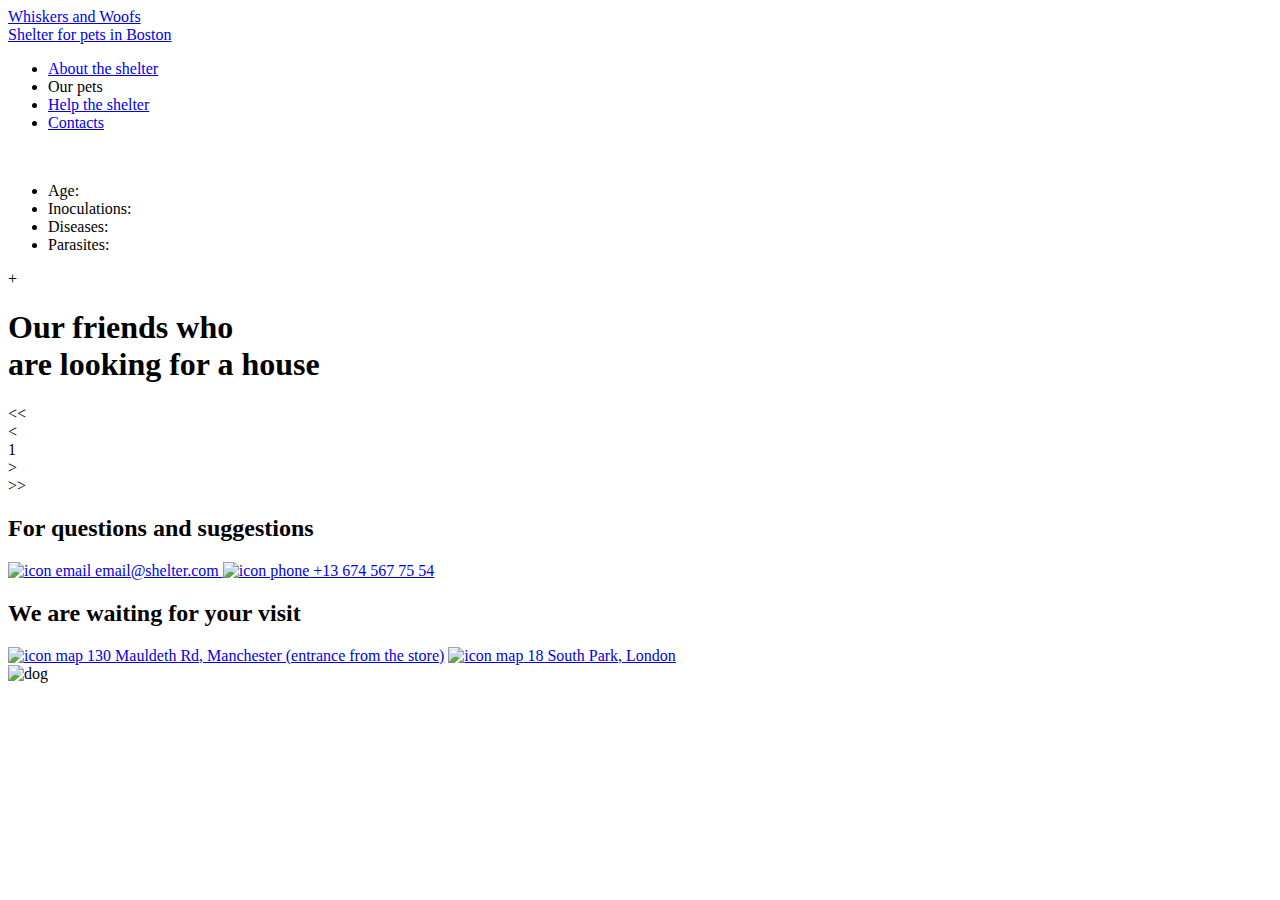
==== html/index_pets.html @ 4e47b8ed "refactor: add html folder with html file" ====
<!DOCTYPE html>
<html lang="en">
<head>
  <meta charset="UTF-8">
  <meta http-equiv="X-UA-Compatible" content="IE=edge">
  <meta name="viewport" content="width=device-width, initial-scale=1.0">
  <link rel="stylesheet" href="/css/style_pets.css">
  <script src="/js/index_pet.js"></script>
  <script src="/pets.json"></script>
  <title>Pets</title>
</head>

<body>
  <header class="header_pets">
      <div class="teni"></div>
      <div class="container">
          <div class="menu_pets">
              <a href="/index.html">
              <div class="logo_pets">
                  <div class="logo_up_pets">Whiskers and Woofs</div>
                  <div class="logo_down_pets">Shelter for pets in Boston</div>
              </div>
              </a>
              <div class="hamburger_menu">
                  <span class="hamburger_line hamburger_line_pets"></span>
                  <span class="hamburger_line hamburger_line_pets"></span>
                  <span class="hamburger_line hamburger_line_pets"></span>
               </div>
              <nav class="nav_pets nav">
                  <ul class="nav-list_pets">
                      <li class="nav-item_pets"><a href="/main/index.html" class="nav-link">About the shelter</a></li>
                      <li class="nav-item_pets active_nav_pets">
                          Our pets
                          <div class="border_nav_pets"></div>
                      </li>
                      <li class="nav-item_pets"><a href="/main/index.html" class="nav-link">Help the shelter</a></li>
                      <li class="nav-item_pets"><a href="#footer" class="nav-link">Contacts</a></li>
                  </ul>
              </nav>
          </div>
      </div>
  </header>

  <main>
      <section id="our_friends_pets">
          <div class="pop_up_fix"> 
              <div class="pop_up">
                  <div class="pop_up_wrapper">
                      <img class="pop_up_image">
                      <div class="pop_up_content">
                          <div class="pop_up_name"></div>
                          <div class="pop_up_type"></div>
                          <div class="pop_up_description"></div>
                          <ul class="pets_spec">
                              <li>Age: <a class="pop_up_age"></a></li>
                              <li>Inoculations: <a class="pop_up_inoculations"></a></li>
                              <li>Diseases: <a class="pop_up_diseases"></a></li>
                              <li>Parasites: <a class="pop_up_parasites"></a></li>     
                          </ul>
                      </div>
                  </div>
                  <div class="pop_up_button">+</div>
              </div>
          </div>
          <div class="container our_friends_pets">
              <div class="our_friends_text_pets"> 
                  <h1>Our friends who <br> are looking for a house</h1>
              </div>
              <div class="pet_carts_pets">
                  <div class="pagination-wrapper">
                      <div class="pagination">
                          <div class="pagination_item pet_carts_pets" id="pagination_item_active">
                          </div>
                      </div>
                  </div>
              </div>

              <div class="our_friends_buttons_pets">
                  <div class="our_friends_buttons_pets_no_active pagination_left_end"> &#60;&#60; </div> 
                  <div class="our_friends_buttons_pets_no_active pagination_left"> &#60; </div> 
                  <div class="our_friends_buttons_pets_active_number pagination_page_number" > 1 </div> 
                  <div class="our_friends_buttons_pets_active pagination_right" > &#62; </div> 
                  <div class="our_friends_buttons_pets_active pagination_right_end" > &#62;&#62; </div> 
              </div>
              </div>
              
          </div>
      </section>
  </main>

  <footer class="footer" id="footer">
      <div class="container footer_flex">
              <div class="footer_text footer_text_left">
                  <h2>For questions and suggestions</h2>
                  <a href="mailto:email@shelter.com" class="footer_card">
                      <img src="/img/icons/mail.png" alt="icon email">
                      email@shelter.com </a>
                  <a href="tel:+136745677554" class="footer_card footer_card_down footer_card_down_phone">
                      <img src="/img/icons/phone.png" alt="icon phone">
                      +13 674 567 75 54</a>
              </div>

              <div class="footer_text footer_text_right_pets">
                  <h2>We are waiting for your visit</h2>
                  <a href="https://www.google.com/maps/place/130+Mauldeth+Rd,+Manchester+M14+6SQ,+%D0%92%D0%B5%D0%BB%D0%B8%D0%BA%D0%BE%D0%B1%D1%80%D0%B8%D1%82%D0%B0%D0%BD%D0%B8%D1%8F/@53.4345612,-2.2130742,18.29z/data=!4m15!1m8!3m7!1s0x487a4d4c5226f5db:0xd9be143804fe6baa!2z0JzQsNC90YfQtdGB0YLQtdGALCDQktC10LvQuNC60L7QsdGA0LjRgtCw0L3QuNGP!3b1!8m2!3d53.4807593!4d-2.2426305!16zL20vMDUyYnc!3m5!1s0x487bb24a71474223:0xe7f079c4a4a2cc7d!8m2!3d53.4345813!4d-2.2128389!16s%2Fg%2F11bw3h6f99?entry=ttu" target="_blank" class="footer_card footer_card_map">
                      <img src="/img/icons/pin.png" alt="icon map">
                      130 Mauldeth Rd, Manchester (entrance from the store)</a>
                  <a href="https://www.google.com/maps/place/%D0%9F%D0%B0%D1%80%D0%BA+%D0%AE%D0%B3/@51.4690816,-0.4993657,11z/data=!4m10!1m2!2m1!1s18+South+Park,+London!3m6!1s0x48760f79376fa0e3:0x202ac3af5c1ea4ec!8m2!3d51.4690816!4d-0.1944951!15sChUxOCBTb3V0aCBQYXJrLCBMb25kb26SAQRwYXJr4AEA!16s%2Fm%2F0cc6kk9?entry=ttu" target="_blank" class="footer_card footer_card_down  footer_card_map footer_card_map_down">
                      <img src="/img/icons/pin.png" alt="icon map">
                      18 South Park, London </a>
              </div>
          
          <div class="footer_img">
              <img src="/img/footer-puppy.png" class="footer_img_dog" alt="dog">
          </div>
      </div>
  </footer>
</body>
</html>
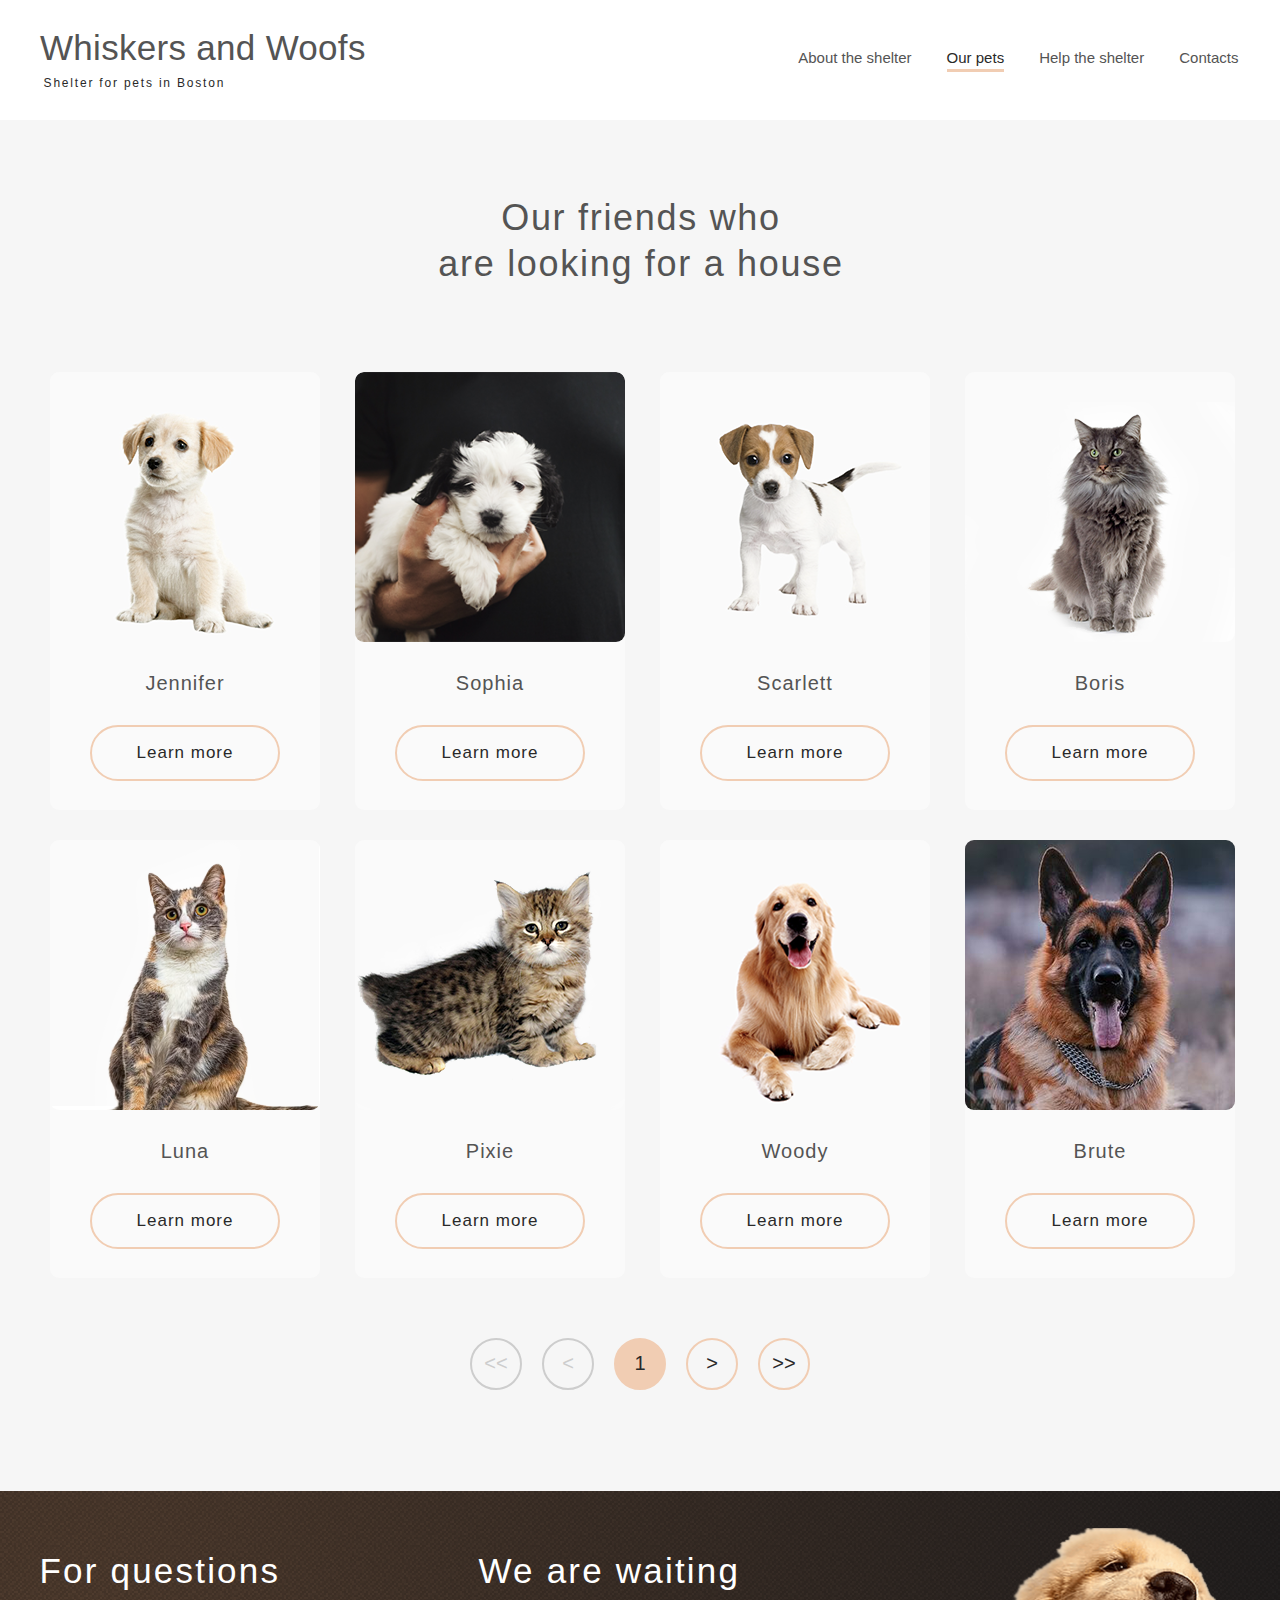
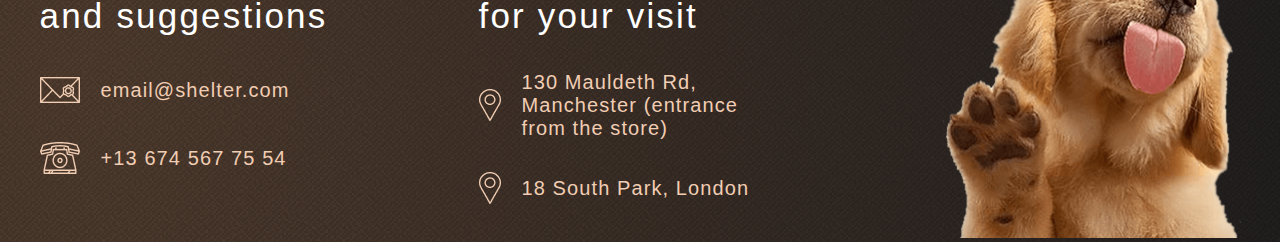
==== commit 6b49385e: "refactor: change links" ====
--- a/html/index_pets.html
+++ b/html/index_pets.html
@@ -28,12 +28,12 @@
                </div>
               <nav class="nav_pets nav">
                   <ul class="nav-list_pets">
-                      <li class="nav-item_pets"><a href="/main/index.html" class="nav-link">About the shelter</a></li>
+                      <li class="nav-item_pets"><a href="/index.html" class="nav-link">About the shelter</a></li>
                       <li class="nav-item_pets active_nav_pets">
                           Our pets
                           <div class="border_nav_pets"></div>
                       </li>
-                      <li class="nav-item_pets"><a href="/main/index.html" class="nav-link">Help the shelter</a></li>
+                      <li class="nav-item_pets"><a href="/index.html" class="nav-link">Help the shelter</a></li>
                       <li class="nav-item_pets"><a href="#footer" class="nav-link">Contacts</a></li>
                   </ul>
               </nav>
--- a/css/style_pets.css
+++ b/css/style_pets.css
@@ -0,0 +1,1761 @@
+a {
+  text-decoration: none;
+}
+
+section,
+footer {
+  display: flex;
+}
+
+html {
+  scroll-behavior: smooth;
+}
+
+body {
+  margin: 0 auto;
+}
+
+.container {
+  width: 100%;
+  margin: 0 auto;
+}
+
+@media screen and (min-width: 1200px) {
+  .container {
+    max-width: 1220px;
+  }
+}
+@media screen and (min-width: 900px) and (max-width: 1200px) {
+  .container {
+    max-width: 1220px;
+  }
+}
+@media screen and (min-width: 768px) and (max-width: 900px) {
+  .container {
+    max-width: 730px;
+  }
+}
+@media screen and (min-width: 576px) and (max-width: 767px) {
+  .container {
+    max-width: 540px;
+  }
+}
+@media screen and (max-width: 575px) {
+  .container {
+    max-width: 330px;
+  }
+}
+.header {
+  padding-top: 8px;
+}
+
+.menu {
+  display: flex;
+  flex-wrap: wrap;
+  justify-content: space-between;
+  align-items: center;
+  padding: 21px 0px 0px 10px;
+}
+
+.nav-list {
+  display: flex;
+  gap: 0 36px;
+  padding: 5px 10px 0px 0px;
+}
+
+.nav-item {
+  list-style: none;
+}
+
+.nav-item a {
+  color: #CDCDCD;
+  font-size: 15px;
+  font-family: "Arial", sans-serif;
+}
+
+.nav-item a:hover {
+  color: #FAFAFA;
+}
+
+.nav-link {
+  color: #CDCDCD;
+  font-size: 15px;
+  font-family: "Arial", sans-serif;
+  transition: color 1s;
+}
+
+.logo {
+  display: flex;
+  flex-direction: column;
+  gap: 9px 0;
+}
+
+.logo:hover .logo_up {
+  color: #FDDCC4;
+}
+
+.logo:hover .logo_down {
+  color: #CDCDCD;
+}
+
+.logo_up {
+  font-family: "Georgia", sans-serif;
+  font-size: 35px;
+  color: #F1CDB3;
+  display: flex;
+  margin-top: -10px;
+  letter-spacing: 0.3px;
+  transition: color 1s;
+}
+
+.logo_down {
+  font-family: "Arial", sans-serif;
+  font-size: 12px;
+  color: #FFFFFF;
+  display: flex;
+  letter-spacing: 1.8px;
+  padding-left: 3.8px;
+  padding-top: 8px;
+  transition: color 1s;
+}
+
+.border_nav {
+  border: 3px solid #F1CDB3;
+  border-top: none;
+  border-right: none;
+  border-left: none;
+  padding-top: 3px;
+}
+
+.active_nav {
+  color: #FAFAFA;
+  padding-bottom: 10px;
+  font-size: 15px;
+  font-family: "Arial", sans-serif;
+}
+
+@media screen and (max-width: 330px) {
+  .menu {
+    padding-top: 20px;
+  }
+  .logo_up {
+    margin-top: 0px;
+    padding-left: 10px;
+  }
+  .logo_down {
+    padding-left: 13px;
+  }
+}
+.hamburger_menu {
+  width: 30px;
+  height: 22px;
+  display: flex;
+  flex-direction: column;
+  align-items: center;
+  justify-content: space-between;
+  padding-right: 20px;
+  padding-bottom: 1px;
+  z-index: 3;
+}
+
+.hamburger_line {
+  background: #F1CDB3;
+  height: 2px;
+  width: 100%;
+  transition: all 0.3s ease-in-out;
+  z-index: 3;
+}
+
+.hamburger_menu:hover {
+  cursor: pointer;
+}
+
+@media screen and (min-width: 768px) {
+  .hamburger_menu {
+    display: none !important;
+  }
+}
+@media screen and (max-width: 767px) {
+  .nav {
+    position: fixed;
+    top: 0px;
+    right: -320px;
+    background: #292929;
+    width: 320px;
+    height: 100vh;
+    transition: 1s;
+    justify-content: center;
+  }
+  .nav-list {
+    flex-wrap: wrap;
+    gap: 33px 0;
+  }
+  nav.active {
+    display: block;
+    z-index: 2;
+    right: 0px;
+    transition: 1s;
+  }
+  header nav ul {
+    display: flex;
+    flex-direction: column;
+    align-items: center;
+    justify-content: center;
+    align-content: center;
+    gap: 0 40px;
+    height: 100%;
+  }
+  .active_nav {
+    font-size: 32px;
+    line-height: 51.2px;
+    font-weight: 400;
+  }
+  .nav-item a {
+    font-size: 32px;
+    line-height: 51.2px;
+    font-weight: 400;
+  }
+}
+@media screen and (max-width: 767px) {
+  .teni {
+    content: "";
+    position: absolute;
+    top: 0;
+    left: 0;
+    right: 0;
+    bottom: 0;
+    display: none;
+    background-color: rgba(41, 41, 41, 0.6);
+    z-index: 1;
+  }
+  .noscroll {
+    overflow-y: hidden;
+  }
+}
+.teni.active {
+  display: block;
+}
+
+.footer {
+  background: url(/img/gradient.png), radial-gradient(110.67% 538.64% at 5.73% 50%, #513D2F 0%, #1A1A1C 100%), #211F20;
+}
+
+.footer_flex {
+  display: flex;
+  padding-top: 28px;
+  padding-left: 19px;
+  gap: 149px;
+  flex-wrap: wrap;
+}
+
+.footer_text h2 {
+  font-family: "Georgia", sans-serif;
+  font-weight: 400;
+  font-size: 35px;
+  color: #FFFFFF;
+  letter-spacing: 2.2px;
+  line-height: 45px;
+  margin-bottom: 10px;
+}
+
+.footer_text_right {
+  display: flex;
+  flex-direction: column;
+  max-width: 298px;
+  gap: 24px;
+}
+
+.footer_text_right a {
+  font-family: "Georgia", sans-serif;
+  font-weight: 400;
+  font-size: 20px;
+  color: #F1CDB3;
+  letter-spacing: 1.1px;
+  transition: color 0.7s;
+}
+
+.footer_text_right a:hover {
+  color: #FDDCC4;
+}
+
+.footer_text_left {
+  display: flex;
+  flex-direction: column;
+  gap: 29px;
+  max-width: 290px;
+}
+
+.footer_text_left a {
+  font-family: "Georgia", sans-serif;
+  font-weight: 400;
+  font-size: 20px;
+  color: #F1CDB3;
+  letter-spacing: 1.1px;
+  transition: color 0.7s;
+}
+
+.footer_text_left a:hover {
+  color: #FDDCC4;
+}
+
+.footer_card {
+  display: flex;
+  gap: 21px;
+  align-items: center;
+}
+
+.footer_card_down {
+  padding-top: 10px;
+}
+
+.footer_img {
+  padding-left: 16.4px;
+  padding-top: 9px;
+  max-width: 300px;
+}
+
+.footer_img_dog {
+  max-width: 100%;
+  height: auto;
+}
+
+@media screen and (max-width: 920px) {
+  .footer_flex {
+    flex-wrap: wrap;
+    padding-top: 1.6px;
+    justify-content: center;
+    gap: 49px;
+    padding-right: 24px;
+  }
+}
+@media screen and (max-width: 580px) {
+  .footer_text h2 {
+    font-size: 25px;
+    text-align: center;
+  }
+  .footer_flex {
+    flex-direction: column;
+  }
+}
+@media screen and (max-width: 330px) {
+  .footer_flex {
+    padding: 0;
+    padding-top: 10px;
+    gap: 20px;
+    justify-content: center;
+    align-items: center;
+    text-align: center;
+  }
+  .footer_img {
+    padding-left: 0px;
+  }
+  .footer_text_left {
+    gap: 29px;
+    padding-left: 22px;
+    max-width: 274px;
+  }
+  .footer_text_right {
+    max-width: 294px;
+  }
+  .footer_card_down_phone {
+    padding-left: 5px;
+  }
+  .footer_text h2 {
+    line-height: 32.5px;
+    letter-spacing: 1.5px;
+  }
+  .footer_text_left h2 {
+    padding-right: 20px;
+  }
+  .footer_text_right h2 {
+    margin-bottom: 15px;
+  }
+  .footer_card_map {
+    gap: 11px;
+    padding-right: 5px;
+  }
+  .footer_card_map_down {
+    padding-top: 18px;
+    padding-bottom: 10px;
+  }
+  .footer_card_map_down img {
+    padding-right: 6px;
+  }
+  .footer_img {
+    max-width: 260px;
+  }
+}
+.menu_pets {
+  display: flex;
+  flex-wrap: wrap;
+  justify-content: space-between;
+  align-items: center;
+  padding: 19px 0px 22px 10px;
+}
+
+.nav-list_pets {
+  display: flex;
+  gap: 0 35px;
+  padding: 14px 11.6px 0px 0px;
+}
+
+.nav-item_pets {
+  list-style: none;
+}
+
+.nav-item_pets a {
+  color: #545454;
+  font-size: 15px;
+  font-family: "Arial", sans-serif;
+  transition: color 0.7s;
+}
+
+.nav-item_pets a:hover {
+  color: #292929;
+}
+
+.logo_pets {
+  display: flex;
+  flex-direction: column;
+  gap: 7px 0;
+}
+
+.logo_up_pets {
+  font-family: "Georgia", sans-serif;
+  font-size: 35px;
+  color: #545454;
+  display: flex;
+  letter-spacing: 0.3px;
+  transition: color 0.7s;
+}
+
+.logo_pets:hover .logo_up_pets {
+  color: #292929;
+}
+
+.logo_down_pets {
+  font-family: "Arial", sans-serif;
+  font-size: 12px;
+  letter-spacing: 1.8px;
+  color: #292929;
+  display: flex;
+  padding-left: 3.6px;
+  padding-top: 1px;
+  transition: color 0.7s;
+}
+
+.logo_pets:hover .logo_down_pets {
+  color: #545454;
+}
+
+.border_nav_pets {
+  border: 3px solid #F1CDB3;
+  border-top: none;
+  border-right: none;
+  border-left: none;
+  padding-top: 3px;
+}
+
+.active_nav_pets {
+  color: #292929;
+  font-size: 15px;
+  font-family: "Arial", sans-serif;
+  padding-bottom: 10px;
+}
+
+.hamburger_line_pets {
+  background: #000000;
+}
+
+@media screen and (max-width: 800px) {
+  .nav-list_pets {
+    gap: 0 36px;
+  }
+}
+@media screen and (max-width: 320px) {
+  .menu_pets {
+    padding: 28px 0 0 19px;
+  }
+}
+#our_friends_pets {
+  background: #F6F6F6;
+  padding-top: 51px;
+  padding-bottom: 101px;
+}
+
+.our_friends_pets h1 {
+  font-family: "Georgia", sans-serif;
+  font-size: 36px;
+  color: #545454;
+  font-weight: 400;
+  line-height: 45.5px;
+  letter-spacing: 1.7px;
+  padding-left: 2px;
+  margin-bottom: 29.88px;
+  text-align: center;
+}
+
+.pet_carts_pets {
+  max-width: 1200px;
+  flex-wrap: wrap;
+  padding-left: 10px;
+  padding-top: 28px;
+  display: flex;
+  align-items: center;
+  gap: 30px 35px;
+  border-radius: 9px;
+  font-family: "Georgia", sans-serif;
+  font-size: 20px;
+  letter-spacing: 1px;
+  color: #545454;
+}
+
+.pet_carts_item_pets {
+  background: #FAFAFA;
+  display: flex;
+  flex-direction: column;
+  gap: 30px 0;
+  align-items: center;
+  justify-content: center;
+  padding-bottom: 29px;
+  border-radius: 9px;
+  transition: background 0.7s, box-shadow 0.7s ease-in-out;
+}
+
+.pet_carts_item_pets:hover {
+  box-shadow: 0px 2px 35px 14px rgba(13, 13, 13, 0.04);
+  background: #FFFFFF;
+  cursor: pointer;
+}
+
+.pet_carts_button_pets {
+  width: 185px;
+  height: 50px;
+  border: 2px solid #F1CDB3;
+  border-radius: 100px;
+  display: flex;
+  align-items: center;
+  justify-content: center;
+  font-family: "Georgia", sans-serif;
+  font-size: 17px;
+  color: #292929;
+  transition: border 0.7s, background 0.7s;
+}
+
+.pet_carts_item_pets:hover .pet_carts_button_pets {
+  background: #FDDCC4;
+  border: 2px solid #FDDCC4;
+}
+
+.our_friends_buttons_pets {
+  display: flex;
+  justify-content: center;
+  align-items: center;
+  gap: 0 20px;
+  padding-top: 60px;
+  font-size: 20px;
+  font-family: "Georgia", sans-serif;
+  color: #292929;
+}
+
+.our_friends_buttons_pets_active {
+  width: 48px;
+  height: 48px;
+  border-radius: 200px;
+  border: 2px solid #F1CDB3;
+  display: flex;
+  justify-content: center;
+  align-items: center;
+  transition: border 0.7s, background 0.7s;
+}
+
+.our_friends_buttons_pets_active:hover {
+  cursor: pointer;
+  background: #FDDCC4;
+  border: 2px solid #FDDCC4;
+}
+
+.our_friends_buttons_pets_active_number {
+  width: 48px;
+  height: 48px;
+  border-radius: 200px;
+  border: 2px solid #F1CDB3;
+  background: #F1CDB3;
+  display: flex;
+  justify-content: center;
+  align-items: center;
+}
+
+.our_friends_buttons_pets_active_number:hover {
+  cursor: pointer;
+}
+
+.our_friends_buttons_pets_no_active {
+  width: 48px;
+  height: 48px;
+  border-radius: 200px;
+  border: 2px solid #CDCDCD;
+  display: flex;
+  justify-content: center;
+  align-items: center;
+  color: #CDCDCD;
+  pointer-events: none;
+}
+
+@media screen and (max-width: 1209px) {
+  .pet_carts_pets {
+    justify-content: center;
+    padding: 0;
+  }
+}
+@media screen and (max-width: 800px) {
+  #our_friends_pets {
+    padding-bottom: 79px;
+  }
+  .our_friends_pets h1 {
+    margin-bottom: 26.88px;
+  }
+  .pet_carts_pets {
+    justify-content: center;
+    padding: 0;
+  }
+  .pet_carts_item_pets_freddie {
+    display: none;
+  }
+  .pet_carts_item_pets_scarlett {
+    display: none;
+  }
+  .our_friends_buttons_pets {
+    padding-top: 40px;
+  }
+}
+@media screen and (max-width: 767px) {
+  .pet_carts_pets {
+    gap: 30px 0px;
+  }
+}
+@media screen and (max-width: 320px) {
+  #our_friends_pets {
+    padding-bottom: 42px;
+  }
+  .our_friends_pets h1 {
+    font-size: 25px;
+    line-height: 32.5px;
+    margin-bottom: 38.88px;
+  }
+  .pet_carts_item_pets_hide320 {
+    display: none;
+  }
+  .our_friends_buttons_pets {
+    gap: 0 10px;
+    padding-top: 43px;
+  }
+}
+.footer_text_right_pets {
+  display: flex;
+  flex-direction: column;
+  max-width: 298px;
+  gap: 22.5px;
+}
+
+.footer_text_right_pets a {
+  font-family: "Georgia", sans-serif;
+  font-weight: 400;
+  font-size: 20px;
+  color: #F1CDB3;
+  letter-spacing: 1.1px;
+  transition: color 0.7s;
+}
+
+.footer_text_left a:hover {
+  color: #FDDCC4;
+}
+
+@media screen and (max-width: 320px) {
+  .footer_text_right_pets {
+    max-width: 294px;
+    gap: 26.5px;
+  }
+}
+@media screen and (max-width: 767px) {
+  .nav_pets {
+    background: #FFFFFF;
+  }
+  .nav-list_pets {
+    flex-wrap: wrap;
+    gap: 33px 0;
+  }
+  nav.active {
+    display: block;
+    z-index: 2;
+    right: 0px;
+    transition: 1s;
+  }
+  header nav ul {
+    display: flex;
+    flex-direction: column;
+    align-items: center;
+    justify-content: center;
+    align-content: center;
+    gap: 0 40px;
+    height: 100%;
+  }
+  .active_nav_pets {
+    font-size: 32px;
+    line-height: 51.2px;
+    font-weight: 400;
+  }
+  .nav-item_pets a {
+    font-size: 32px;
+    line-height: 51.2px;
+    font-weight: 400;
+  }
+}
+#about {
+  margin-top: -6px;
+  margin-bottom: 97px;
+  background: #FFFFFF;
+  margin-left: 0;
+}
+
+.about {
+  display: flex;
+  margin-top: 65px;
+  justify-content: center;
+  gap: 0 120px;
+}
+
+.about_img {
+  padding-top: 15px;
+}
+
+.about_img_catdog {
+  max-width: 100%;
+  height: auto;
+}
+
+.about_text {
+  max-width: 430px;
+}
+
+.about_text h2 {
+  max-width: 380px;
+  font-size: 37px;
+  font-family: "Georgia", sans-serif;
+  font-weight: 400;
+  line-height: 45px;
+  letter-spacing: 1.2px;
+  color: #545454;
+  margin-bottom: 24px;
+}
+
+.about_text p {
+  color: #4C4C4C;
+  font-size: 15px;
+  font-family: "Arial", sans-serif;
+  line-height: 24px;
+}
+
+.about_p_down {
+  padding-top: 10px;
+}
+
+@media screen and (max-width: 920px) {
+  .about {
+    flex-direction: column-reverse;
+    align-items: center;
+    row-gap: 50px;
+  }
+  .about_text h2 {
+    margin-top: 16px;
+  }
+}
+@media screen and (max-width: 580px) {
+  .about_text h2 {
+    font-size: 25px;
+  }
+  .about_img {
+    max-width: 260px;
+  }
+}
+@media screen and (max-width: 330px) {
+  #about {
+    margin-bottom: 60px;
+  }
+  .about {
+    margin-top: 28px;
+    row-gap: 25px;
+  }
+  .about_text {
+    max-width: 270px;
+  }
+  .about_text h2 {
+    line-height: 32.5px;
+    text-align: center;
+  }
+  .about_text p {
+    text-align: justify;
+  }
+  .about_p_down {
+    padding-top: 8px;
+    margin-bottom: 0px;
+  }
+}
+#help {
+  background: #FFFFFF;
+}
+
+.help {
+  padding-top: 50px;
+  display: flex;
+  flex-direction: column;
+  align-items: center;
+  gap: 30px 0;
+  margin-bottom: 80px;
+}
+
+.help_text {
+  max-width: 320px;
+  text-align: center;
+  padding-left: 1.5px;
+}
+
+.help_text h2 {
+  font-family: "Georgia", sans-serif;
+  font-size: 35px;
+  font-weight: 400;
+  line-height: 46px;
+  letter-spacing: 2.1px;
+  color: #545454;
+}
+
+.help_icon {
+  margin: 0 auto;
+}
+
+.help_icon_all {
+  display: flex;
+  flex-wrap: wrap;
+  margin: 0;
+  padding: 0;
+  column-gap: 122px;
+  row-gap: 37px;
+  justify-content: center;
+}
+
+.help_icon_item {
+  display: flex;
+  flex-direction: column;
+  align-items: center;
+  gap: 10px 0;
+}
+
+.help_icon_item h3 {
+  font-family: "Georgia", sans-serif;
+  font-size: 20px;
+  font-weight: 400;
+  line-height: 23px;
+  letter-spacing: 1.1px;
+  color: #545454;
+}
+
+.help_icon_img {
+  max-width: 60px;
+  max-height: 60px;
+}
+
+@media screen and (max-width: 920px) {
+  .help {
+    padding-top: 52px;
+  }
+  .help_icon_all {
+    gap: 35px 60px;
+  }
+  .help_icon_item {
+    width: 170px;
+  }
+}
+@media screen and (max-width: 767px) {
+  .help_icon_item {
+    width: 140px;
+  }
+}
+@media screen and (max-width: 590px) {
+  .help_text h2 {
+    font-size: 25px;
+  }
+}
+@media screen and (max-width: 580px) {
+  .help_icon_item {
+    width: 130px;
+  }
+}
+@media screen and (max-width: 500px) {
+  .help_icon_item {
+    width: 120px;
+  }
+}
+@media screen and (max-width: 330px) {
+  .help {
+    gap: 5px;
+    padding-top: 19px;
+    margin-bottom: 23.8px;
+  }
+  .help_icon_item {
+    width: 120px;
+    gap: 0;
+  }
+  .help_icon_all {
+    gap: 14px 40px;
+    padding-top: 15px;
+    justify-content: left;
+    padding-left: 20px;
+  }
+  .help_icon_item h3 {
+    font-size: 15px;
+    letter-spacing: 0.65px;
+  }
+  .help_icon_img {
+    max-width: 50px;
+    max-height: 50px;
+  }
+  .help_text {
+    max-width: 240px;
+  }
+  .help_text h2 {
+    line-height: 35px;
+    letter-spacing: 1.5px;
+  }
+}
+#in_addition {
+  background: #F6F6F6;
+  padding-top: 52px;
+  padding-bottom: 87px;
+  padding-right: 23px;
+}
+
+.in_addition {
+  display: flex;
+  justify-content: center;
+  gap: 0 30px;
+}
+
+.in_addition_text h2 {
+  max-width: 300px;
+  font-family: "Georgia", sans-serif;
+  font-size: 35px;
+  font-weight: 400;
+  letter-spacing: 2px;
+  line-height: 45.5px;
+  color: #545454;
+  margin-bottom: 0px;
+}
+
+.in_addition_text h4 {
+  font-family: "Georgia", sans-serif;
+  font-size: 15px;
+  color: #545454;
+  font-weight: 400;
+  letter-spacing: 0.88px;
+  margin-top: 18px;
+}
+
+.in_addition_card {
+  display: flex;
+  align-items: center;
+  gap: 16px;
+  max-width: 349px;
+  height: 43px;
+  font-family: "Georgia", sans-serif;
+  font-size: 20px;
+  border-radius: 9px;
+  color: #545454;
+  background: #F1CDB3;
+}
+
+.in_addition_card_img {
+  padding-left: 14px;
+}
+
+.in_addition_card a {
+  font-family: "Georgia", sans-serif;
+  font-size: 20px;
+  font-weight: 400;
+  line-height: 23px;
+  letter-spacing: 1.2px;
+  color: #545454;
+  transition: color 0.7s;
+}
+
+.in_addition_card a:hover {
+  color: #B2B2B2;
+}
+
+.in_addition_legal {
+  font-family: "Arial", sans-serif;
+  max-width: 360px;
+  font-style: italic;
+  font-size: 12px;
+  color: #B2B2B2;
+  line-height: 18px;
+  padding-top: 9px;
+}
+
+.in_addition_img {
+  padding-top: 38px;
+  padding-left: 5px;
+}
+
+.in_addition_img_dog {
+  max-width: 100%;
+  height: auto;
+}
+
+@media screen and (max-width: 920px) {
+  .in_addition {
+    flex-wrap: wrap;
+    flex-direction: column-reverse;
+    align-items: center;
+    padding-left: 1px;
+    padding-bottom: 10px;
+  }
+  .in_addition_img {
+    max-width: 505px;
+    padding-left: 16px;
+    padding-top: 46px;
+  }
+  .in_addition_img_dog {
+    width: 100%;
+  }
+}
+@media screen and (max-width: 580px) {
+  .in_addition_text h2 {
+    font-size: 25px;
+  }
+  .in_addition_card a {
+    font-size: 15px;
+  }
+}
+@media screen and (max-width: 330px) {
+  #in_addition {
+    padding: 42px 3px 27px 0;
+  }
+  .in_addition {
+    flex-direction: column-reverse;
+    align-items: center;
+  }
+  .in_addition_text {
+    text-align: center;
+    max-width: 280px;
+  }
+  .in_addition_text h2 {
+    text-align: center;
+    max-width: 230px;
+    margin-left: 25px;
+    margin-top: 0;
+    line-height: 32.5px;
+    letter-spacing: 1.6px;
+  }
+  .in_addition_text h4 {
+    padding-top: 3px;
+    letter-spacing: 0px;
+    text-align: center;
+  }
+  .in_addition_card {
+    justify-content: center;
+    margin-top: 25px;
+  }
+  .in_addition_card_img {
+    padding: 0;
+  }
+  .in_addition_card a {
+    letter-spacing: 0.9px;
+  }
+  .in_addition_legal {
+    text-align: justify;
+  }
+  .in_addition_img {
+    max-width: 260px;
+    padding-top: 30px;
+    padding-left: 0px;
+  }
+}
+.backround {
+  background: url(/img/gradient.png), radial-gradient(100% 215.42% at 0% 0%, #5B483A 0%, #262425 100%), #211F20;
+}
+
+.not_only {
+  padding-top: 82.5px;
+  display: flex;
+  gap: 0 30px;
+  justify-content: space-between;
+}
+
+.not_only_text {
+  display: flex;
+  flex-direction: column;
+  align-items: flex-start;
+  text-align: left;
+  margin-top: 125px;
+  padding-left: 10px;
+}
+
+.not_only_text p {
+  margin-bottom: 41px;
+  font-family: "Arial", sans-serif;
+  font-size: 15px;
+  line-height: 24px;
+  color: #CDCDCD;
+  max-width: 470px;
+  margin-top: 0px;
+}
+
+.not_only_text h1 {
+  font-family: "Georgia", sans-serif;
+  margin-bottom: 43px;
+  font-size: 44px;
+  font-weight: 400;
+  line-height: 57px;
+  max-width: 350px;
+  color: #FFFFFF;
+}
+
+.not_only_button {
+  background: #F1CDB3;
+  width: 207px;
+  height: 52px;
+  border-radius: 100px;
+  display: flex;
+  align-items: center;
+  justify-content: center;
+  color: #292929;
+  font-family: "Georgia", sans-serif;
+  font-weight: 400;
+  line-height: 22px;
+  font-size: 19px;
+  transition: background 0.8s;
+}
+
+.not_only_button:hover {
+  background: #FDDCC4;
+}
+
+.not_only_img_dog {
+  max-width: 100%;
+  height: auto;
+}
+
+@media screen and (max-width: 920px) {
+  .not_only {
+    flex-wrap: wrap;
+    justify-content: center;
+    row-gap: 100px;
+    padding-top: 15px;
+  }
+  .not_only_text {
+    margin-top: 0;
+  }
+  .not_only_text a {
+    margin-left: 125px;
+  }
+  .not_only_img {
+    max-width: 569px;
+    height: auto;
+    margin-left: 125px;
+  }
+}
+@media screen and (max-width: 580px) {
+  .not_only_text a {
+    margin-left: 50px;
+  }
+}
+@media screen and (max-width: 330px) {
+  .not_only_text {
+    padding-left: 0px;
+    padding-top: 24px;
+    align-items: center;
+  }
+  .not_only_text h1 {
+    font-size: 25px;
+    max-width: 230px;
+    text-align: center;
+    line-height: 33.5px;
+    letter-spacing: 1.5px;
+    margin-bottom: 40px;
+  }
+  .not_only_text p {
+    text-align: center;
+    max-width: 295px;
+  }
+  .not_only_text a {
+    margin: 0;
+  }
+  .not_only_img {
+    margin-left: 36px;
+    max-width: 260px;
+    padding-top: 6px;
+  }
+}
+@media screen and (min-width: 1200px) and (max-width: 1270px) {
+  .not_only_text {
+    padding-left: 15px;
+  }
+}
+@media screen and (min-width: 919px) and (max-width: 1201px) {
+  .not_only_text {
+    padding-left: 30px;
+  }
+}
+@media screen and (min-width: 1200px) and (max-width: 1270px) {
+  .menu {
+    padding-left: 20px;
+  }
+}
+@media screen and (min-width: 905px) and (max-width: 1201px) {
+  .menu {
+    padding-left: 40px;
+  }
+}
+#our_friends {
+  background: #F6F6F6;
+  padding-top: 50px;
+  padding-bottom: 99px;
+}
+
+.our_friends {
+  display: flex;
+  flex-direction: column;
+  align-items: center;
+  gap: 58px 0px;
+}
+
+.our_friends h2 {
+  font-family: "Georgia", sans-serif;
+  font-size: 36px;
+  color: #545454;
+  font-weight: 400;
+  line-height: 45.5px;
+  letter-spacing: 1.7px;
+  text-align: center;
+  padding-left: 2px;
+  margin-bottom: 0;
+}
+
+.pet_carts {
+  display: flex;
+  align-items: center;
+  gap: 0 90px;
+  font-family: "Georgia", sans-serif;
+  font-size: 20px;
+  letter-spacing: 1.1px;
+  color: #545454;
+  max-width: 100%;
+  height: auto;
+}
+
+.pet_carts_item {
+  background: #FAFAFA;
+  display: flex;
+  flex-direction: column;
+  gap: 30px 0;
+  align-items: center;
+  justify-content: center;
+  padding-bottom: 29px;
+  border-radius: 9px;
+  transition: background 0.7s, box-shadow 0.7s ease-in-out;
+}
+
+.pet_carts_item:hover {
+  box-shadow: 0px 2px 35px 14px rgba(13, 13, 13, 0.04);
+  background: #FFFFFF;
+  cursor: pointer;
+}
+
+.pet_carts_button {
+  width: 186px;
+  height: 52px;
+  border: 2px solid #F1CDB3;
+  border-radius: 100px;
+  display: flex;
+  align-items: center;
+  justify-content: center;
+  font-family: "Georgia", sans-serif;
+  font-size: 17px;
+  color: #292929;
+  transition: border 0.7s, background 0.7s;
+}
+
+.pet_carts_item:hover .pet_carts_button {
+  background: #FDDCC4;
+  border: 2px solid #FDDCC4;
+}
+
+.our_friends_button {
+  display: flex;
+  align-items: center;
+  justify-content: center;
+  background: #F1CDB3;
+  width: 261px;
+  height: 52px;
+  border-radius: 100px;
+  font-family: "Georgia", sans-serif;
+  font-size: 17px;
+  letter-spacing: 1px;
+  color: #292929;
+  transition: background 0.7s;
+}
+
+.our_friends_button:hover {
+  background: #FDDCC4;
+}
+
+.pet_carts_left_button {
+  display: flex;
+  justify-content: center;
+  align-items: center;
+  margin-right: -36px;
+  width: 48px;
+  height: 48px;
+  border-radius: 200px;
+  border: 2px solid #F1CDB3;
+  transition: border 0.7s, background 0.7s;
+}
+
+.pet_carts_left_button:hover {
+  background: #FDDCC4;
+  border: 2px solid #FDDCC4;
+  cursor: pointer;
+}
+
+.pet_carts_right_button {
+  width: 48px;
+  height: 48px;
+  margin-left: -38px;
+  border-radius: 200px;
+  border: 2px solid #F1CDB3;
+  text-align: center;
+  display: flex;
+  justify-content: center;
+  align-items: center;
+  transition: border 0.7s, background 0.7s;
+}
+
+.pet_carts_right_button:hover {
+  background: #FDDCC4;
+  border: 2px solid #FDDCC4;
+  cursor: pointer;
+}
+
+.img_pets {
+  border-radius: 9px;
+}
+
+@media screen and (min-width: 500px) and (max-width: 920px) {
+  .pet_carts {
+    gap: 0 46px;
+  }
+}
+@media screen and (max-width: 580px) {
+  .pet_carts_left_button {
+    margin-top: 600px;
+  }
+  .pet_carts_right_button {
+    margin-top: 600px;
+  }
+  .pet_carts {
+    gap: 0;
+  }
+  .our_friends h2 {
+    font-size: 25px;
+  }
+}
+@media screen and (max-width: 330px) {
+  #our_friends {
+    padding: 0;
+  }
+  .our_friends {
+    gap: 41px 0px;
+    margin-bottom: 40px;
+  }
+  .our_friends h2 {
+    line-height: 32.5px;
+    text-align: center;
+    letter-spacing: 1.6px;
+  }
+  .pet_carts {
+    max-height: 435px;
+  }
+  .our_friends_button {
+    margin-top: 74px;
+  }
+  .pet_carts_left_button {
+    position: absolute;
+    margin-left: 45px;
+    margin-bottom: 75px;
+  }
+  .pet_carts_right_button {
+    position: absolute;
+    margin-left: 175px;
+    margin-bottom: 75px;
+  }
+}
+.carusel-wrapper {
+  width: 990px;
+  overflow: hidden;
+}
+
+.carusel {
+  display: flex;
+  position: relative;
+  left: -990px;
+}
+
+.item {
+  display: flex;
+  align-items: center;
+  gap: 0 90px;
+  font-family: "Georgia", sans-serif;
+  font-size: 20px;
+  letter-spacing: 1.1px;
+  color: #545454;
+  max-width: 100%;
+  height: auto;
+}
+
+@keyframes carusel-left {
+  from {
+    left: -990px;
+  }
+  to {
+    left: 0px;
+  }
+}
+.transition-carusel-left {
+  animation-name: carusel-left;
+  animation-duration: 1s;
+}
+
+@keyframes carusel-right {
+  from {
+    left: -990px;
+  }
+  to {
+    left: -1980px;
+  }
+}
+.transition-carusel-right {
+  animation-name: carusel-right;
+  animation-duration: 1s;
+}
+
+@media screen and (max-width: 1279px) {
+  .carusel-wrapper {
+    width: 550px;
+    overflow: hidden;
+  }
+  .carusel {
+    display: flex;
+    position: relative;
+    left: -550px;
+  }
+  .item {
+    gap: 0 20px;
+  }
+  @keyframes carusel-left {
+    from {
+      left: -550px;
+    }
+    to {
+      left: 0px;
+    }
+  }
+  @keyframes carusel-right {
+    from {
+      left: -550px;
+    }
+    to {
+      left: -1100px;
+    }
+  }
+}
+@media screen and (max-width: 767px) {
+  .carusel-wrapper {
+    width: 270px;
+    overflow: hidden;
+  }
+  .carusel {
+    display: flex;
+    position: relative;
+    left: -270px;
+  }
+  .item {
+    gap: 0 20px;
+  }
+  @keyframes carusel-left {
+    from {
+      left: -270px;
+    }
+    to {
+      left: 0px;
+    }
+  }
+  @keyframes carusel-right {
+    from {
+      left: -270px;
+    }
+    to {
+      left: -540px;
+    }
+  }
+}
+.pop_up_fix {
+  display: flex;
+  justify-content: center;
+  align-items: center;
+}
+
+.pop_up {
+  font-family: "Georgia", sans-serif;
+  color: #000000;
+  display: none;
+}
+
+.pop_up_overlay {
+  position: fixed;
+  z-index: 3;
+  left: 0;
+  right: 0;
+  top: 0;
+  bottom: 0;
+  background: rgba(41, 41, 41, 0.6);
+  transition: 0.5s;
+  cursor: pointer;
+}
+
+.pop_up_button:hover {
+  background: #FDDCC4;
+  border-color: #FDDCC4;
+}
+
+@media (max-width: 1279px) {
+  .pop_up_button::focus {
+    background: #FDDCC4;
+    border-color: #FDDCC4;
+  }
+}
+.pop_up_wrapper {
+  display: none;
+  border-radius: 9px;
+  width: 900px;
+  height: 500px;
+  background-color: #FAFAFA;
+  z-index: 5;
+  cursor: auto;
+  filter: drop-shadow(0px 4px 4px rgba(0, 0, 0, 0.25));
+}
+
+.pop_up_wrapper:hover {
+  box-shadow: 0px 2px 35px 14px rgba(13, 13, 13, 0.04);
+}
+
+@media (max-width: 1279px) {
+  .pop_up_wrapper {
+    width: 630px;
+    height: 350px;
+  }
+}
+@media (max-width: 767px) {
+  .pop_up_wrapper {
+    width: 240px;
+    height: 100%;
+    margin-left: 55px;
+  }
+}
+.pop_up_content {
+  padding-top: 48px;
+  padding-left: 28px;
+}
+
+@media (max-width: 1279px) {
+  .pop_up_content {
+    padding-top: 11px;
+    padding-left: 11px;
+  }
+}
+@media (max-width: 767px) {
+  .pop_up_content {
+    padding-left: 10px;
+    padding-right: 10px;
+  }
+}
+.pop_up_image {
+  width: 500px;
+  height: 500px;
+  border-radius: 9px 0px 0px 9px;
+}
+
+@media (max-width: 1279px) {
+  .pop_up_image {
+    width: 350px;
+    height: 350px;
+  }
+}
+@media (max-width: 767px) {
+  .pop_up_image {
+    display: none;
+  }
+}
+.pop_up_description {
+  padding-top: 16px;
+  max-width: 350px;
+  line-height: 17px;
+}
+
+li::marker {
+  color: #F1CDB3;
+  font-size: 15px;
+}
+
+.pop_up_items {
+  padding: 0;
+  padding-top: 11px;
+  padding-left: 0px;
+  margin-left: 15px;
+}
+
+.pop_up_name {
+  font-size: 35px;
+  font-weight: 400;
+  line-height: 45.5px;
+  letter-spacing: 2px;
+}
+
+@media (max-width: 767px) {
+  .pop_up_name {
+    text-align: center;
+  }
+}
+.pop_up_type {
+  font-size: 20px;
+  line-height: 23px;
+  font-weight: 400;
+  letter-spacing: 1.2px;
+  padding-top: 9px;
+}
+
+@media (max-width: 1279px) {
+  .pop_up_type {
+    padding-top: 10px;
+  }
+}
+@media (max-width: 767px) {
+  .pop_up_type {
+    text-align: center;
+  }
+}
+.pop_up_description {
+  font-size: 15px;
+  font-weight: 400;
+  line-height: 16.9px;
+  letter-spacing: 0.9px;
+  padding-top: 40px;
+}
+
+@media (max-width: 1279px) {
+  .pop_up_description {
+    font-size: 13px;
+    font-weight: 400;
+    line-height: 14.3px;
+    letter-spacing: 0.87px;
+    padding-top: 20px;
+  }
+}
+@media (max-width: 767px) {
+  .pop_up_description {
+    font-size: 13px;
+    font-weight: 400;
+    line-height: 13.3px;
+    letter-spacing: 0.7px;
+    padding-top: 20px;
+  }
+}
+.pets_spec {
+  padding-top: 20px;
+  font-size: 15px;
+  font-weight: 700;
+  line-height: 28.5px;
+  padding-left: 15px;
+  letter-spacing: 0.8px;
+}
+
+@media (max-width: 1279px) {
+  .pets_spec {
+    padding-top: 0px;
+    line-height: 23px;
+  }
+}
+@media (max-width: 767px) {
+  .pets_spec {
+    padding-top: 10px;
+    line-height: 23px;
+  }
+}
+.pop_up_age {
+  font-size: 15px;
+  font-weight: 400;
+  line-height: 16.5px;
+}
+
+.pop_up_inoculations {
+  font-size: 15px;
+  font-weight: 400;
+  line-height: 16.5px;
+}
+
+.pop_up_diseases {
+  font-size: 15px;
+  font-weight: 400;
+  line-height: 16.5px;
+}
+
+.pop_up_parasites {
+  font-size: 15px;
+  font-weight: 400;
+  line-height: 16.5px;
+}
+
+.pop_up_open {
+  display: flex;
+  z-index: 4;
+}
+
+.pop_up_button {
+  width: 47px;
+  height: 47px;
+  border-radius: 100px;
+  display: flex;
+  justify-content: center;
+  align-items: center;
+  padding-bottom: 4px;
+  padding-left: 2px;
+  margin-right: 30px;
+  margin-top: -55px;
+  z-index: 5;
+  transform: rotate(45deg);
+  font-size: 35px;
+  color: #292929;
+  border: 2px solid #F1CDB3;
+}
+
+@media (max-width: 1279px) {
+  .pop_up_button {
+    margin-top: -55px;
+    margin-left: -10px;
+  }
+}
+@media (max-width: 767px) {
+  .pop_up_button {
+    margin-top: -55px;
+    margin-left: -20px;
+  }
+}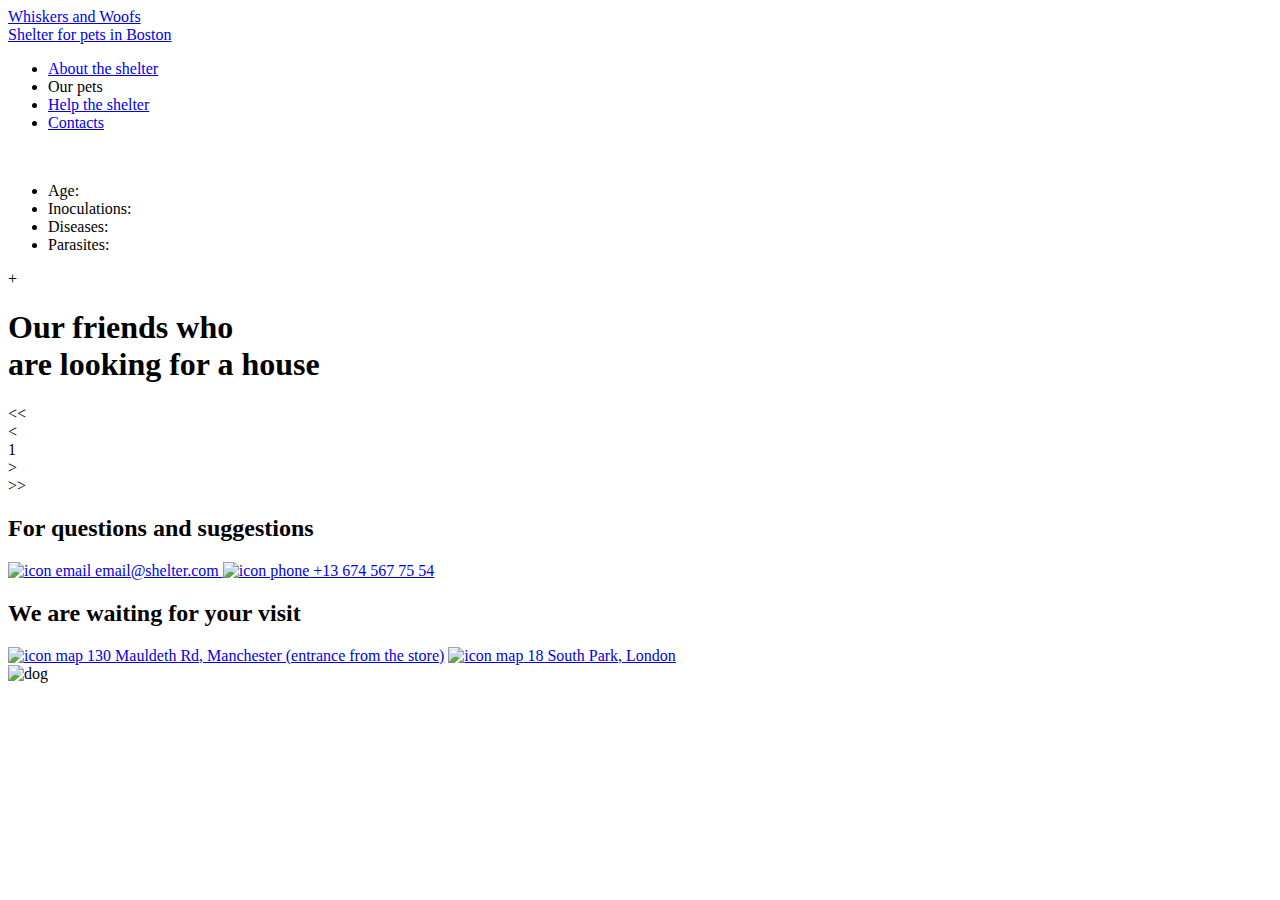
==== commit 594e1cd0: "refactor: change path" ====
--- a/html/index_pets.html
+++ b/html/index_pets.html
@@ -4,9 +4,9 @@
   <meta charset="UTF-8">
   <meta http-equiv="X-UA-Compatible" content="IE=edge">
   <meta name="viewport" content="width=device-width, initial-scale=1.0">
-  <link rel="stylesheet" href="/css/style_pets.css">
-  <script src="/js/index_pet.js"></script>
-  <script src="/pets.json"></script>
+  <link rel="stylesheet" href="./css/style_pets.css">
+  <script src="./js/index_pet.js"></script>
+  <script src="./pets.json"></script>
   <title>Pets</title>
 </head>
 
@@ -15,7 +15,7 @@
       <div class="teni"></div>
       <div class="container">
           <div class="menu_pets">
-              <a href="/index.html">
+              <a href="./index.html">
               <div class="logo_pets">
                   <div class="logo_up_pets">Whiskers and Woofs</div>
                   <div class="logo_down_pets">Shelter for pets in Boston</div>
@@ -28,12 +28,12 @@
                </div>
               <nav class="nav_pets nav">
                   <ul class="nav-list_pets">
-                      <li class="nav-item_pets"><a href="/index.html" class="nav-link">About the shelter</a></li>
+                      <li class="nav-item_pets"><a href="./index.html" class="nav-link">About the shelter</a></li>
                       <li class="nav-item_pets active_nav_pets">
                           Our pets
                           <div class="border_nav_pets"></div>
                       </li>
-                      <li class="nav-item_pets"><a href="/index.html" class="nav-link">Help the shelter</a></li>
+                      <li class="nav-item_pets"><a href="./index.html" class="nav-link">Help the shelter</a></li>
                       <li class="nav-item_pets"><a href="#footer" class="nav-link">Contacts</a></li>
                   </ul>
               </nav>
@@ -93,25 +93,25 @@
               <div class="footer_text footer_text_left">
                   <h2>For questions and suggestions</h2>
                   <a href="mailto:email@shelter.com" class="footer_card">
-                      <img src="/img/icons/mail.png" alt="icon email">
+                      <img src="./img/icons/mail.png" alt="icon email">
                       email@shelter.com </a>
                   <a href="tel:+136745677554" class="footer_card footer_card_down footer_card_down_phone">
-                      <img src="/img/icons/phone.png" alt="icon phone">
+                      <img src="./img/icons/phone.png" alt="icon phone">
                       +13 674 567 75 54</a>
               </div>
 
               <div class="footer_text footer_text_right_pets">
                   <h2>We are waiting for your visit</h2>
                   <a href="https://www.google.com/maps/place/130+Mauldeth+Rd,+Manchester+M14+6SQ,+%D0%92%D0%B5%D0%BB%D0%B8%D0%BA%D0%BE%D0%B1%D1%80%D0%B8%D1%82%D0%B0%D0%BD%D0%B8%D1%8F/@53.4345612,-2.2130742,18.29z/data=!4m15!1m8!3m7!1s0x487a4d4c5226f5db:0xd9be143804fe6baa!2z0JzQsNC90YfQtdGB0YLQtdGALCDQktC10LvQuNC60L7QsdGA0LjRgtCw0L3QuNGP!3b1!8m2!3d53.4807593!4d-2.2426305!16zL20vMDUyYnc!3m5!1s0x487bb24a71474223:0xe7f079c4a4a2cc7d!8m2!3d53.4345813!4d-2.2128389!16s%2Fg%2F11bw3h6f99?entry=ttu" target="_blank" class="footer_card footer_card_map">
-                      <img src="/img/icons/pin.png" alt="icon map">
+                      <img src="./img/icons/pin.png" alt="icon map">
                       130 Mauldeth Rd, Manchester (entrance from the store)</a>
                   <a href="https://www.google.com/maps/place/%D0%9F%D0%B0%D1%80%D0%BA+%D0%AE%D0%B3/@51.4690816,-0.4993657,11z/data=!4m10!1m2!2m1!1s18+South+Park,+London!3m6!1s0x48760f79376fa0e3:0x202ac3af5c1ea4ec!8m2!3d51.4690816!4d-0.1944951!15sChUxOCBTb3V0aCBQYXJrLCBMb25kb26SAQRwYXJr4AEA!16s%2Fm%2F0cc6kk9?entry=ttu" target="_blank" class="footer_card footer_card_down  footer_card_map footer_card_map_down">
-                      <img src="/img/icons/pin.png" alt="icon map">
+                      <img src="./img/icons/pin.png" alt="icon map">
                       18 South Park, London </a>
               </div>
           
           <div class="footer_img">
-              <img src="/img/footer-puppy.png" class="footer_img_dog" alt="dog">
+              <img src="./img/footer-puppy.png" class="footer_img_dog" alt="dog">
           </div>
       </div>
   </footer>
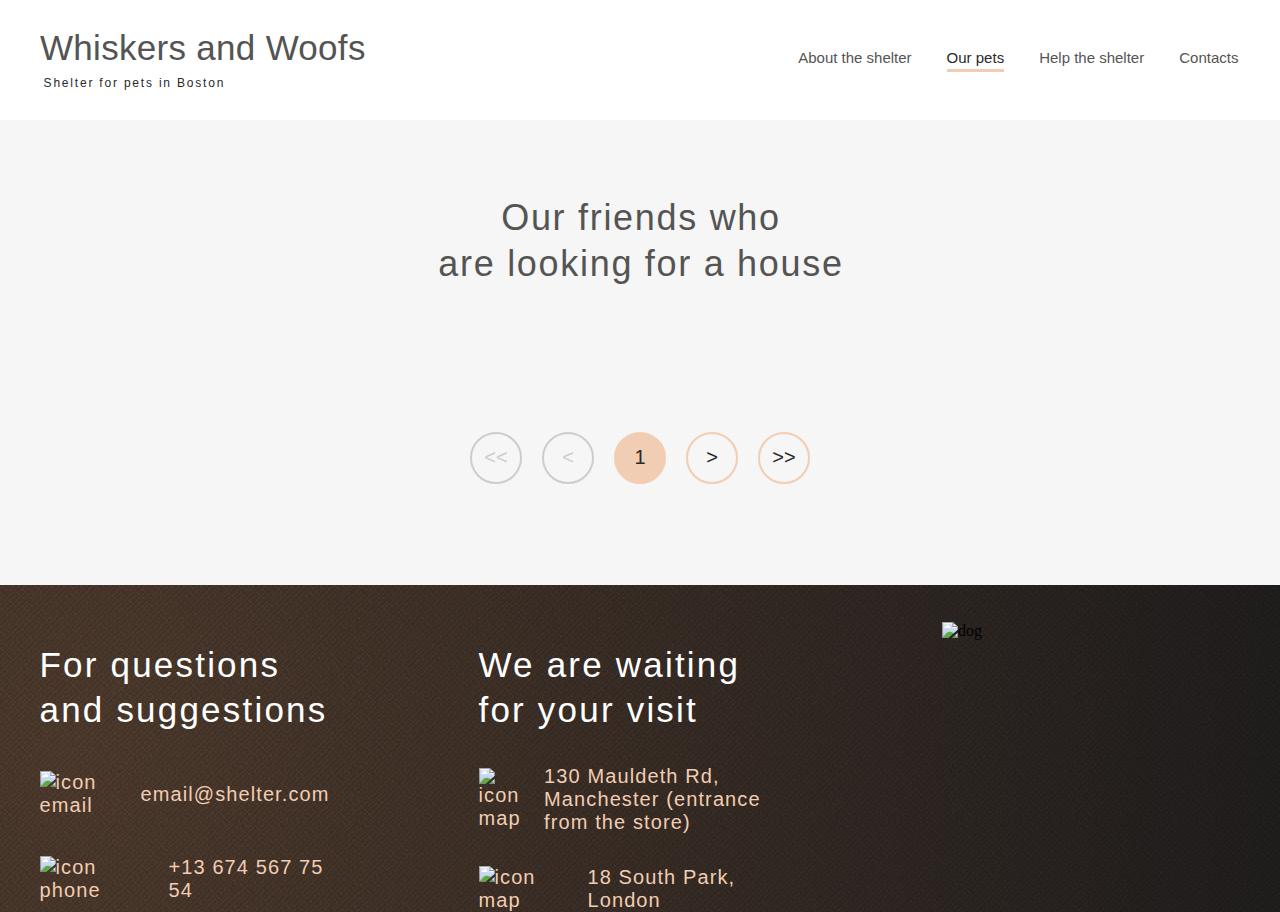
==== commit ef7b6450: "refactor: change path" ====
--- a/html/index_pets.html
+++ b/html/index_pets.html
@@ -4,7 +4,7 @@
   <meta charset="UTF-8">
   <meta http-equiv="X-UA-Compatible" content="IE=edge">
   <meta name="viewport" content="width=device-width, initial-scale=1.0">
-  <link rel="stylesheet" href="./css/style_pets.css">
+  <link rel="stylesheet" href="../css/style_pets.css">
   <script src="./js/index_pet.js"></script>
   <script src="./pets.json"></script>
   <title>Pets</title>
--- a/css/style_pets.css
+++ b/css/style_pets.css
@@ -0,0 +1,1761 @@
+a {
+  text-decoration: none;
+}
+
+section,
+footer {
+  display: flex;
+}
+
+html {
+  scroll-behavior: smooth;
+}
+
+body {
+  margin: 0 auto;
+}
+
+.container {
+  width: 100%;
+  margin: 0 auto;
+}
+
+@media screen and (min-width: 1200px) {
+  .container {
+    max-width: 1220px;
+  }
+}
+@media screen and (min-width: 900px) and (max-width: 1200px) {
+  .container {
+    max-width: 1220px;
+  }
+}
+@media screen and (min-width: 768px) and (max-width: 900px) {
+  .container {
+    max-width: 730px;
+  }
+}
+@media screen and (min-width: 576px) and (max-width: 767px) {
+  .container {
+    max-width: 540px;
+  }
+}
+@media screen and (max-width: 575px) {
+  .container {
+    max-width: 330px;
+  }
+}
+.header {
+  padding-top: 8px;
+}
+
+.menu {
+  display: flex;
+  flex-wrap: wrap;
+  justify-content: space-between;
+  align-items: center;
+  padding: 21px 0px 0px 10px;
+}
+
+.nav-list {
+  display: flex;
+  gap: 0 36px;
+  padding: 5px 10px 0px 0px;
+}
+
+.nav-item {
+  list-style: none;
+}
+
+.nav-item a {
+  color: #CDCDCD;
+  font-size: 15px;
+  font-family: "Arial", sans-serif;
+}
+
+.nav-item a:hover {
+  color: #FAFAFA;
+}
+
+.nav-link {
+  color: #CDCDCD;
+  font-size: 15px;
+  font-family: "Arial", sans-serif;
+  transition: color 1s;
+}
+
+.logo {
+  display: flex;
+  flex-direction: column;
+  gap: 9px 0;
+}
+
+.logo:hover .logo_up {
+  color: #FDDCC4;
+}
+
+.logo:hover .logo_down {
+  color: #CDCDCD;
+}
+
+.logo_up {
+  font-family: "Georgia", sans-serif;
+  font-size: 35px;
+  color: #F1CDB3;
+  display: flex;
+  margin-top: -10px;
+  letter-spacing: 0.3px;
+  transition: color 1s;
+}
+
+.logo_down {
+  font-family: "Arial", sans-serif;
+  font-size: 12px;
+  color: #FFFFFF;
+  display: flex;
+  letter-spacing: 1.8px;
+  padding-left: 3.8px;
+  padding-top: 8px;
+  transition: color 1s;
+}
+
+.border_nav {
+  border: 3px solid #F1CDB3;
+  border-top: none;
+  border-right: none;
+  border-left: none;
+  padding-top: 3px;
+}
+
+.active_nav {
+  color: #FAFAFA;
+  padding-bottom: 10px;
+  font-size: 15px;
+  font-family: "Arial", sans-serif;
+}
+
+@media screen and (max-width: 330px) {
+  .menu {
+    padding-top: 20px;
+  }
+  .logo_up {
+    margin-top: 0px;
+    padding-left: 10px;
+  }
+  .logo_down {
+    padding-left: 13px;
+  }
+}
+.hamburger_menu {
+  width: 30px;
+  height: 22px;
+  display: flex;
+  flex-direction: column;
+  align-items: center;
+  justify-content: space-between;
+  padding-right: 20px;
+  padding-bottom: 1px;
+  z-index: 3;
+}
+
+.hamburger_line {
+  background: #F1CDB3;
+  height: 2px;
+  width: 100%;
+  transition: all 0.3s ease-in-out;
+  z-index: 3;
+}
+
+.hamburger_menu:hover {
+  cursor: pointer;
+}
+
+@media screen and (min-width: 768px) {
+  .hamburger_menu {
+    display: none !important;
+  }
+}
+@media screen and (max-width: 767px) {
+  .nav {
+    position: fixed;
+    top: 0px;
+    right: -320px;
+    background: #292929;
+    width: 320px;
+    height: 100vh;
+    transition: 1s;
+    justify-content: center;
+  }
+  .nav-list {
+    flex-wrap: wrap;
+    gap: 33px 0;
+  }
+  nav.active {
+    display: block;
+    z-index: 2;
+    right: 0px;
+    transition: 1s;
+  }
+  header nav ul {
+    display: flex;
+    flex-direction: column;
+    align-items: center;
+    justify-content: center;
+    align-content: center;
+    gap: 0 40px;
+    height: 100%;
+  }
+  .active_nav {
+    font-size: 32px;
+    line-height: 51.2px;
+    font-weight: 400;
+  }
+  .nav-item a {
+    font-size: 32px;
+    line-height: 51.2px;
+    font-weight: 400;
+  }
+}
+@media screen and (max-width: 767px) {
+  .teni {
+    content: "";
+    position: absolute;
+    top: 0;
+    left: 0;
+    right: 0;
+    bottom: 0;
+    display: none;
+    background-color: rgba(41, 41, 41, 0.6);
+    z-index: 1;
+  }
+  .noscroll {
+    overflow-y: hidden;
+  }
+}
+.teni.active {
+  display: block;
+}
+
+.footer {
+  background: url(/img/gradient.png), radial-gradient(110.67% 538.64% at 5.73% 50%, #513D2F 0%, #1A1A1C 100%), #211F20;
+}
+
+.footer_flex {
+  display: flex;
+  padding-top: 28px;
+  padding-left: 19px;
+  gap: 149px;
+  flex-wrap: wrap;
+}
+
+.footer_text h2 {
+  font-family: "Georgia", sans-serif;
+  font-weight: 400;
+  font-size: 35px;
+  color: #FFFFFF;
+  letter-spacing: 2.2px;
+  line-height: 45px;
+  margin-bottom: 10px;
+}
+
+.footer_text_right {
+  display: flex;
+  flex-direction: column;
+  max-width: 298px;
+  gap: 24px;
+}
+
+.footer_text_right a {
+  font-family: "Georgia", sans-serif;
+  font-weight: 400;
+  font-size: 20px;
+  color: #F1CDB3;
+  letter-spacing: 1.1px;
+  transition: color 0.7s;
+}
+
+.footer_text_right a:hover {
+  color: #FDDCC4;
+}
+
+.footer_text_left {
+  display: flex;
+  flex-direction: column;
+  gap: 29px;
+  max-width: 290px;
+}
+
+.footer_text_left a {
+  font-family: "Georgia", sans-serif;
+  font-weight: 400;
+  font-size: 20px;
+  color: #F1CDB3;
+  letter-spacing: 1.1px;
+  transition: color 0.7s;
+}
+
+.footer_text_left a:hover {
+  color: #FDDCC4;
+}
+
+.footer_card {
+  display: flex;
+  gap: 21px;
+  align-items: center;
+}
+
+.footer_card_down {
+  padding-top: 10px;
+}
+
+.footer_img {
+  padding-left: 16.4px;
+  padding-top: 9px;
+  max-width: 300px;
+}
+
+.footer_img_dog {
+  max-width: 100%;
+  height: auto;
+}
+
+@media screen and (max-width: 920px) {
+  .footer_flex {
+    flex-wrap: wrap;
+    padding-top: 1.6px;
+    justify-content: center;
+    gap: 49px;
+    padding-right: 24px;
+  }
+}
+@media screen and (max-width: 580px) {
+  .footer_text h2 {
+    font-size: 25px;
+    text-align: center;
+  }
+  .footer_flex {
+    flex-direction: column;
+  }
+}
+@media screen and (max-width: 330px) {
+  .footer_flex {
+    padding: 0;
+    padding-top: 10px;
+    gap: 20px;
+    justify-content: center;
+    align-items: center;
+    text-align: center;
+  }
+  .footer_img {
+    padding-left: 0px;
+  }
+  .footer_text_left {
+    gap: 29px;
+    padding-left: 22px;
+    max-width: 274px;
+  }
+  .footer_text_right {
+    max-width: 294px;
+  }
+  .footer_card_down_phone {
+    padding-left: 5px;
+  }
+  .footer_text h2 {
+    line-height: 32.5px;
+    letter-spacing: 1.5px;
+  }
+  .footer_text_left h2 {
+    padding-right: 20px;
+  }
+  .footer_text_right h2 {
+    margin-bottom: 15px;
+  }
+  .footer_card_map {
+    gap: 11px;
+    padding-right: 5px;
+  }
+  .footer_card_map_down {
+    padding-top: 18px;
+    padding-bottom: 10px;
+  }
+  .footer_card_map_down img {
+    padding-right: 6px;
+  }
+  .footer_img {
+    max-width: 260px;
+  }
+}
+.menu_pets {
+  display: flex;
+  flex-wrap: wrap;
+  justify-content: space-between;
+  align-items: center;
+  padding: 19px 0px 22px 10px;
+}
+
+.nav-list_pets {
+  display: flex;
+  gap: 0 35px;
+  padding: 14px 11.6px 0px 0px;
+}
+
+.nav-item_pets {
+  list-style: none;
+}
+
+.nav-item_pets a {
+  color: #545454;
+  font-size: 15px;
+  font-family: "Arial", sans-serif;
+  transition: color 0.7s;
+}
+
+.nav-item_pets a:hover {
+  color: #292929;
+}
+
+.logo_pets {
+  display: flex;
+  flex-direction: column;
+  gap: 7px 0;
+}
+
+.logo_up_pets {
+  font-family: "Georgia", sans-serif;
+  font-size: 35px;
+  color: #545454;
+  display: flex;
+  letter-spacing: 0.3px;
+  transition: color 0.7s;
+}
+
+.logo_pets:hover .logo_up_pets {
+  color: #292929;
+}
+
+.logo_down_pets {
+  font-family: "Arial", sans-serif;
+  font-size: 12px;
+  letter-spacing: 1.8px;
+  color: #292929;
+  display: flex;
+  padding-left: 3.6px;
+  padding-top: 1px;
+  transition: color 0.7s;
+}
+
+.logo_pets:hover .logo_down_pets {
+  color: #545454;
+}
+
+.border_nav_pets {
+  border: 3px solid #F1CDB3;
+  border-top: none;
+  border-right: none;
+  border-left: none;
+  padding-top: 3px;
+}
+
+.active_nav_pets {
+  color: #292929;
+  font-size: 15px;
+  font-family: "Arial", sans-serif;
+  padding-bottom: 10px;
+}
+
+.hamburger_line_pets {
+  background: #000000;
+}
+
+@media screen and (max-width: 800px) {
+  .nav-list_pets {
+    gap: 0 36px;
+  }
+}
+@media screen and (max-width: 320px) {
+  .menu_pets {
+    padding: 28px 0 0 19px;
+  }
+}
+#our_friends_pets {
+  background: #F6F6F6;
+  padding-top: 51px;
+  padding-bottom: 101px;
+}
+
+.our_friends_pets h1 {
+  font-family: "Georgia", sans-serif;
+  font-size: 36px;
+  color: #545454;
+  font-weight: 400;
+  line-height: 45.5px;
+  letter-spacing: 1.7px;
+  padding-left: 2px;
+  margin-bottom: 29.88px;
+  text-align: center;
+}
+
+.pet_carts_pets {
+  max-width: 1200px;
+  flex-wrap: wrap;
+  padding-left: 10px;
+  padding-top: 28px;
+  display: flex;
+  align-items: center;
+  gap: 30px 35px;
+  border-radius: 9px;
+  font-family: "Georgia", sans-serif;
+  font-size: 20px;
+  letter-spacing: 1px;
+  color: #545454;
+}
+
+.pet_carts_item_pets {
+  background: #FAFAFA;
+  display: flex;
+  flex-direction: column;
+  gap: 30px 0;
+  align-items: center;
+  justify-content: center;
+  padding-bottom: 29px;
+  border-radius: 9px;
+  transition: background 0.7s, box-shadow 0.7s ease-in-out;
+}
+
+.pet_carts_item_pets:hover {
+  box-shadow: 0px 2px 35px 14px rgba(13, 13, 13, 0.04);
+  background: #FFFFFF;
+  cursor: pointer;
+}
+
+.pet_carts_button_pets {
+  width: 185px;
+  height: 50px;
+  border: 2px solid #F1CDB3;
+  border-radius: 100px;
+  display: flex;
+  align-items: center;
+  justify-content: center;
+  font-family: "Georgia", sans-serif;
+  font-size: 17px;
+  color: #292929;
+  transition: border 0.7s, background 0.7s;
+}
+
+.pet_carts_item_pets:hover .pet_carts_button_pets {
+  background: #FDDCC4;
+  border: 2px solid #FDDCC4;
+}
+
+.our_friends_buttons_pets {
+  display: flex;
+  justify-content: center;
+  align-items: center;
+  gap: 0 20px;
+  padding-top: 60px;
+  font-size: 20px;
+  font-family: "Georgia", sans-serif;
+  color: #292929;
+}
+
+.our_friends_buttons_pets_active {
+  width: 48px;
+  height: 48px;
+  border-radius: 200px;
+  border: 2px solid #F1CDB3;
+  display: flex;
+  justify-content: center;
+  align-items: center;
+  transition: border 0.7s, background 0.7s;
+}
+
+.our_friends_buttons_pets_active:hover {
+  cursor: pointer;
+  background: #FDDCC4;
+  border: 2px solid #FDDCC4;
+}
+
+.our_friends_buttons_pets_active_number {
+  width: 48px;
+  height: 48px;
+  border-radius: 200px;
+  border: 2px solid #F1CDB3;
+  background: #F1CDB3;
+  display: flex;
+  justify-content: center;
+  align-items: center;
+}
+
+.our_friends_buttons_pets_active_number:hover {
+  cursor: pointer;
+}
+
+.our_friends_buttons_pets_no_active {
+  width: 48px;
+  height: 48px;
+  border-radius: 200px;
+  border: 2px solid #CDCDCD;
+  display: flex;
+  justify-content: center;
+  align-items: center;
+  color: #CDCDCD;
+  pointer-events: none;
+}
+
+@media screen and (max-width: 1209px) {
+  .pet_carts_pets {
+    justify-content: center;
+    padding: 0;
+  }
+}
+@media screen and (max-width: 800px) {
+  #our_friends_pets {
+    padding-bottom: 79px;
+  }
+  .our_friends_pets h1 {
+    margin-bottom: 26.88px;
+  }
+  .pet_carts_pets {
+    justify-content: center;
+    padding: 0;
+  }
+  .pet_carts_item_pets_freddie {
+    display: none;
+  }
+  .pet_carts_item_pets_scarlett {
+    display: none;
+  }
+  .our_friends_buttons_pets {
+    padding-top: 40px;
+  }
+}
+@media screen and (max-width: 767px) {
+  .pet_carts_pets {
+    gap: 30px 0px;
+  }
+}
+@media screen and (max-width: 320px) {
+  #our_friends_pets {
+    padding-bottom: 42px;
+  }
+  .our_friends_pets h1 {
+    font-size: 25px;
+    line-height: 32.5px;
+    margin-bottom: 38.88px;
+  }
+  .pet_carts_item_pets_hide320 {
+    display: none;
+  }
+  .our_friends_buttons_pets {
+    gap: 0 10px;
+    padding-top: 43px;
+  }
+}
+.footer_text_right_pets {
+  display: flex;
+  flex-direction: column;
+  max-width: 298px;
+  gap: 22.5px;
+}
+
+.footer_text_right_pets a {
+  font-family: "Georgia", sans-serif;
+  font-weight: 400;
+  font-size: 20px;
+  color: #F1CDB3;
+  letter-spacing: 1.1px;
+  transition: color 0.7s;
+}
+
+.footer_text_left a:hover {
+  color: #FDDCC4;
+}
+
+@media screen and (max-width: 320px) {
+  .footer_text_right_pets {
+    max-width: 294px;
+    gap: 26.5px;
+  }
+}
+@media screen and (max-width: 767px) {
+  .nav_pets {
+    background: #FFFFFF;
+  }
+  .nav-list_pets {
+    flex-wrap: wrap;
+    gap: 33px 0;
+  }
+  nav.active {
+    display: block;
+    z-index: 2;
+    right: 0px;
+    transition: 1s;
+  }
+  header nav ul {
+    display: flex;
+    flex-direction: column;
+    align-items: center;
+    justify-content: center;
+    align-content: center;
+    gap: 0 40px;
+    height: 100%;
+  }
+  .active_nav_pets {
+    font-size: 32px;
+    line-height: 51.2px;
+    font-weight: 400;
+  }
+  .nav-item_pets a {
+    font-size: 32px;
+    line-height: 51.2px;
+    font-weight: 400;
+  }
+}
+#about {
+  margin-top: -6px;
+  margin-bottom: 97px;
+  background: #FFFFFF;
+  margin-left: 0;
+}
+
+.about {
+  display: flex;
+  margin-top: 65px;
+  justify-content: center;
+  gap: 0 120px;
+}
+
+.about_img {
+  padding-top: 15px;
+}
+
+.about_img_catdog {
+  max-width: 100%;
+  height: auto;
+}
+
+.about_text {
+  max-width: 430px;
+}
+
+.about_text h2 {
+  max-width: 380px;
+  font-size: 37px;
+  font-family: "Georgia", sans-serif;
+  font-weight: 400;
+  line-height: 45px;
+  letter-spacing: 1.2px;
+  color: #545454;
+  margin-bottom: 24px;
+}
+
+.about_text p {
+  color: #4C4C4C;
+  font-size: 15px;
+  font-family: "Arial", sans-serif;
+  line-height: 24px;
+}
+
+.about_p_down {
+  padding-top: 10px;
+}
+
+@media screen and (max-width: 920px) {
+  .about {
+    flex-direction: column-reverse;
+    align-items: center;
+    row-gap: 50px;
+  }
+  .about_text h2 {
+    margin-top: 16px;
+  }
+}
+@media screen and (max-width: 580px) {
+  .about_text h2 {
+    font-size: 25px;
+  }
+  .about_img {
+    max-width: 260px;
+  }
+}
+@media screen and (max-width: 330px) {
+  #about {
+    margin-bottom: 60px;
+  }
+  .about {
+    margin-top: 28px;
+    row-gap: 25px;
+  }
+  .about_text {
+    max-width: 270px;
+  }
+  .about_text h2 {
+    line-height: 32.5px;
+    text-align: center;
+  }
+  .about_text p {
+    text-align: justify;
+  }
+  .about_p_down {
+    padding-top: 8px;
+    margin-bottom: 0px;
+  }
+}
+#help {
+  background: #FFFFFF;
+}
+
+.help {
+  padding-top: 50px;
+  display: flex;
+  flex-direction: column;
+  align-items: center;
+  gap: 30px 0;
+  margin-bottom: 80px;
+}
+
+.help_text {
+  max-width: 320px;
+  text-align: center;
+  padding-left: 1.5px;
+}
+
+.help_text h2 {
+  font-family: "Georgia", sans-serif;
+  font-size: 35px;
+  font-weight: 400;
+  line-height: 46px;
+  letter-spacing: 2.1px;
+  color: #545454;
+}
+
+.help_icon {
+  margin: 0 auto;
+}
+
+.help_icon_all {
+  display: flex;
+  flex-wrap: wrap;
+  margin: 0;
+  padding: 0;
+  column-gap: 122px;
+  row-gap: 37px;
+  justify-content: center;
+}
+
+.help_icon_item {
+  display: flex;
+  flex-direction: column;
+  align-items: center;
+  gap: 10px 0;
+}
+
+.help_icon_item h3 {
+  font-family: "Georgia", sans-serif;
+  font-size: 20px;
+  font-weight: 400;
+  line-height: 23px;
+  letter-spacing: 1.1px;
+  color: #545454;
+}
+
+.help_icon_img {
+  max-width: 60px;
+  max-height: 60px;
+}
+
+@media screen and (max-width: 920px) {
+  .help {
+    padding-top: 52px;
+  }
+  .help_icon_all {
+    gap: 35px 60px;
+  }
+  .help_icon_item {
+    width: 170px;
+  }
+}
+@media screen and (max-width: 767px) {
+  .help_icon_item {
+    width: 140px;
+  }
+}
+@media screen and (max-width: 590px) {
+  .help_text h2 {
+    font-size: 25px;
+  }
+}
+@media screen and (max-width: 580px) {
+  .help_icon_item {
+    width: 130px;
+  }
+}
+@media screen and (max-width: 500px) {
+  .help_icon_item {
+    width: 120px;
+  }
+}
+@media screen and (max-width: 330px) {
+  .help {
+    gap: 5px;
+    padding-top: 19px;
+    margin-bottom: 23.8px;
+  }
+  .help_icon_item {
+    width: 120px;
+    gap: 0;
+  }
+  .help_icon_all {
+    gap: 14px 40px;
+    padding-top: 15px;
+    justify-content: left;
+    padding-left: 20px;
+  }
+  .help_icon_item h3 {
+    font-size: 15px;
+    letter-spacing: 0.65px;
+  }
+  .help_icon_img {
+    max-width: 50px;
+    max-height: 50px;
+  }
+  .help_text {
+    max-width: 240px;
+  }
+  .help_text h2 {
+    line-height: 35px;
+    letter-spacing: 1.5px;
+  }
+}
+#in_addition {
+  background: #F6F6F6;
+  padding-top: 52px;
+  padding-bottom: 87px;
+  padding-right: 23px;
+}
+
+.in_addition {
+  display: flex;
+  justify-content: center;
+  gap: 0 30px;
+}
+
+.in_addition_text h2 {
+  max-width: 300px;
+  font-family: "Georgia", sans-serif;
+  font-size: 35px;
+  font-weight: 400;
+  letter-spacing: 2px;
+  line-height: 45.5px;
+  color: #545454;
+  margin-bottom: 0px;
+}
+
+.in_addition_text h4 {
+  font-family: "Georgia", sans-serif;
+  font-size: 15px;
+  color: #545454;
+  font-weight: 400;
+  letter-spacing: 0.88px;
+  margin-top: 18px;
+}
+
+.in_addition_card {
+  display: flex;
+  align-items: center;
+  gap: 16px;
+  max-width: 349px;
+  height: 43px;
+  font-family: "Georgia", sans-serif;
+  font-size: 20px;
+  border-radius: 9px;
+  color: #545454;
+  background: #F1CDB3;
+}
+
+.in_addition_card_img {
+  padding-left: 14px;
+}
+
+.in_addition_card a {
+  font-family: "Georgia", sans-serif;
+  font-size: 20px;
+  font-weight: 400;
+  line-height: 23px;
+  letter-spacing: 1.2px;
+  color: #545454;
+  transition: color 0.7s;
+}
+
+.in_addition_card a:hover {
+  color: #B2B2B2;
+}
+
+.in_addition_legal {
+  font-family: "Arial", sans-serif;
+  max-width: 360px;
+  font-style: italic;
+  font-size: 12px;
+  color: #B2B2B2;
+  line-height: 18px;
+  padding-top: 9px;
+}
+
+.in_addition_img {
+  padding-top: 38px;
+  padding-left: 5px;
+}
+
+.in_addition_img_dog {
+  max-width: 100%;
+  height: auto;
+}
+
+@media screen and (max-width: 920px) {
+  .in_addition {
+    flex-wrap: wrap;
+    flex-direction: column-reverse;
+    align-items: center;
+    padding-left: 1px;
+    padding-bottom: 10px;
+  }
+  .in_addition_img {
+    max-width: 505px;
+    padding-left: 16px;
+    padding-top: 46px;
+  }
+  .in_addition_img_dog {
+    width: 100%;
+  }
+}
+@media screen and (max-width: 580px) {
+  .in_addition_text h2 {
+    font-size: 25px;
+  }
+  .in_addition_card a {
+    font-size: 15px;
+  }
+}
+@media screen and (max-width: 330px) {
+  #in_addition {
+    padding: 42px 3px 27px 0;
+  }
+  .in_addition {
+    flex-direction: column-reverse;
+    align-items: center;
+  }
+  .in_addition_text {
+    text-align: center;
+    max-width: 280px;
+  }
+  .in_addition_text h2 {
+    text-align: center;
+    max-width: 230px;
+    margin-left: 25px;
+    margin-top: 0;
+    line-height: 32.5px;
+    letter-spacing: 1.6px;
+  }
+  .in_addition_text h4 {
+    padding-top: 3px;
+    letter-spacing: 0px;
+    text-align: center;
+  }
+  .in_addition_card {
+    justify-content: center;
+    margin-top: 25px;
+  }
+  .in_addition_card_img {
+    padding: 0;
+  }
+  .in_addition_card a {
+    letter-spacing: 0.9px;
+  }
+  .in_addition_legal {
+    text-align: justify;
+  }
+  .in_addition_img {
+    max-width: 260px;
+    padding-top: 30px;
+    padding-left: 0px;
+  }
+}
+.backround {
+  background: url(/img/gradient.png), radial-gradient(100% 215.42% at 0% 0%, #5B483A 0%, #262425 100%), #211F20;
+}
+
+.not_only {
+  padding-top: 82.5px;
+  display: flex;
+  gap: 0 30px;
+  justify-content: space-between;
+}
+
+.not_only_text {
+  display: flex;
+  flex-direction: column;
+  align-items: flex-start;
+  text-align: left;
+  margin-top: 125px;
+  padding-left: 10px;
+}
+
+.not_only_text p {
+  margin-bottom: 41px;
+  font-family: "Arial", sans-serif;
+  font-size: 15px;
+  line-height: 24px;
+  color: #CDCDCD;
+  max-width: 470px;
+  margin-top: 0px;
+}
+
+.not_only_text h1 {
+  font-family: "Georgia", sans-serif;
+  margin-bottom: 43px;
+  font-size: 44px;
+  font-weight: 400;
+  line-height: 57px;
+  max-width: 350px;
+  color: #FFFFFF;
+}
+
+.not_only_button {
+  background: #F1CDB3;
+  width: 207px;
+  height: 52px;
+  border-radius: 100px;
+  display: flex;
+  align-items: center;
+  justify-content: center;
+  color: #292929;
+  font-family: "Georgia", sans-serif;
+  font-weight: 400;
+  line-height: 22px;
+  font-size: 19px;
+  transition: background 0.8s;
+}
+
+.not_only_button:hover {
+  background: #FDDCC4;
+}
+
+.not_only_img_dog {
+  max-width: 100%;
+  height: auto;
+}
+
+@media screen and (max-width: 920px) {
+  .not_only {
+    flex-wrap: wrap;
+    justify-content: center;
+    row-gap: 100px;
+    padding-top: 15px;
+  }
+  .not_only_text {
+    margin-top: 0;
+  }
+  .not_only_text a {
+    margin-left: 125px;
+  }
+  .not_only_img {
+    max-width: 569px;
+    height: auto;
+    margin-left: 125px;
+  }
+}
+@media screen and (max-width: 580px) {
+  .not_only_text a {
+    margin-left: 50px;
+  }
+}
+@media screen and (max-width: 330px) {
+  .not_only_text {
+    padding-left: 0px;
+    padding-top: 24px;
+    align-items: center;
+  }
+  .not_only_text h1 {
+    font-size: 25px;
+    max-width: 230px;
+    text-align: center;
+    line-height: 33.5px;
+    letter-spacing: 1.5px;
+    margin-bottom: 40px;
+  }
+  .not_only_text p {
+    text-align: center;
+    max-width: 295px;
+  }
+  .not_only_text a {
+    margin: 0;
+  }
+  .not_only_img {
+    margin-left: 36px;
+    max-width: 260px;
+    padding-top: 6px;
+  }
+}
+@media screen and (min-width: 1200px) and (max-width: 1270px) {
+  .not_only_text {
+    padding-left: 15px;
+  }
+}
+@media screen and (min-width: 919px) and (max-width: 1201px) {
+  .not_only_text {
+    padding-left: 30px;
+  }
+}
+@media screen and (min-width: 1200px) and (max-width: 1270px) {
+  .menu {
+    padding-left: 20px;
+  }
+}
+@media screen and (min-width: 905px) and (max-width: 1201px) {
+  .menu {
+    padding-left: 40px;
+  }
+}
+#our_friends {
+  background: #F6F6F6;
+  padding-top: 50px;
+  padding-bottom: 99px;
+}
+
+.our_friends {
+  display: flex;
+  flex-direction: column;
+  align-items: center;
+  gap: 58px 0px;
+}
+
+.our_friends h2 {
+  font-family: "Georgia", sans-serif;
+  font-size: 36px;
+  color: #545454;
+  font-weight: 400;
+  line-height: 45.5px;
+  letter-spacing: 1.7px;
+  text-align: center;
+  padding-left: 2px;
+  margin-bottom: 0;
+}
+
+.pet_carts {
+  display: flex;
+  align-items: center;
+  gap: 0 90px;
+  font-family: "Georgia", sans-serif;
+  font-size: 20px;
+  letter-spacing: 1.1px;
+  color: #545454;
+  max-width: 100%;
+  height: auto;
+}
+
+.pet_carts_item {
+  background: #FAFAFA;
+  display: flex;
+  flex-direction: column;
+  gap: 30px 0;
+  align-items: center;
+  justify-content: center;
+  padding-bottom: 29px;
+  border-radius: 9px;
+  transition: background 0.7s, box-shadow 0.7s ease-in-out;
+}
+
+.pet_carts_item:hover {
+  box-shadow: 0px 2px 35px 14px rgba(13, 13, 13, 0.04);
+  background: #FFFFFF;
+  cursor: pointer;
+}
+
+.pet_carts_button {
+  width: 186px;
+  height: 52px;
+  border: 2px solid #F1CDB3;
+  border-radius: 100px;
+  display: flex;
+  align-items: center;
+  justify-content: center;
+  font-family: "Georgia", sans-serif;
+  font-size: 17px;
+  color: #292929;
+  transition: border 0.7s, background 0.7s;
+}
+
+.pet_carts_item:hover .pet_carts_button {
+  background: #FDDCC4;
+  border: 2px solid #FDDCC4;
+}
+
+.our_friends_button {
+  display: flex;
+  align-items: center;
+  justify-content: center;
+  background: #F1CDB3;
+  width: 261px;
+  height: 52px;
+  border-radius: 100px;
+  font-family: "Georgia", sans-serif;
+  font-size: 17px;
+  letter-spacing: 1px;
+  color: #292929;
+  transition: background 0.7s;
+}
+
+.our_friends_button:hover {
+  background: #FDDCC4;
+}
+
+.pet_carts_left_button {
+  display: flex;
+  justify-content: center;
+  align-items: center;
+  margin-right: -36px;
+  width: 48px;
+  height: 48px;
+  border-radius: 200px;
+  border: 2px solid #F1CDB3;
+  transition: border 0.7s, background 0.7s;
+}
+
+.pet_carts_left_button:hover {
+  background: #FDDCC4;
+  border: 2px solid #FDDCC4;
+  cursor: pointer;
+}
+
+.pet_carts_right_button {
+  width: 48px;
+  height: 48px;
+  margin-left: -38px;
+  border-radius: 200px;
+  border: 2px solid #F1CDB3;
+  text-align: center;
+  display: flex;
+  justify-content: center;
+  align-items: center;
+  transition: border 0.7s, background 0.7s;
+}
+
+.pet_carts_right_button:hover {
+  background: #FDDCC4;
+  border: 2px solid #FDDCC4;
+  cursor: pointer;
+}
+
+.img_pets {
+  border-radius: 9px;
+}
+
+@media screen and (min-width: 500px) and (max-width: 920px) {
+  .pet_carts {
+    gap: 0 46px;
+  }
+}
+@media screen and (max-width: 580px) {
+  .pet_carts_left_button {
+    margin-top: 600px;
+  }
+  .pet_carts_right_button {
+    margin-top: 600px;
+  }
+  .pet_carts {
+    gap: 0;
+  }
+  .our_friends h2 {
+    font-size: 25px;
+  }
+}
+@media screen and (max-width: 330px) {
+  #our_friends {
+    padding: 0;
+  }
+  .our_friends {
+    gap: 41px 0px;
+    margin-bottom: 40px;
+  }
+  .our_friends h2 {
+    line-height: 32.5px;
+    text-align: center;
+    letter-spacing: 1.6px;
+  }
+  .pet_carts {
+    max-height: 435px;
+  }
+  .our_friends_button {
+    margin-top: 74px;
+  }
+  .pet_carts_left_button {
+    position: absolute;
+    margin-left: 45px;
+    margin-bottom: 75px;
+  }
+  .pet_carts_right_button {
+    position: absolute;
+    margin-left: 175px;
+    margin-bottom: 75px;
+  }
+}
+.carusel-wrapper {
+  width: 990px;
+  overflow: hidden;
+}
+
+.carusel {
+  display: flex;
+  position: relative;
+  left: -990px;
+}
+
+.item {
+  display: flex;
+  align-items: center;
+  gap: 0 90px;
+  font-family: "Georgia", sans-serif;
+  font-size: 20px;
+  letter-spacing: 1.1px;
+  color: #545454;
+  max-width: 100%;
+  height: auto;
+}
+
+@keyframes carusel-left {
+  from {
+    left: -990px;
+  }
+  to {
+    left: 0px;
+  }
+}
+.transition-carusel-left {
+  animation-name: carusel-left;
+  animation-duration: 1s;
+}
+
+@keyframes carusel-right {
+  from {
+    left: -990px;
+  }
+  to {
+    left: -1980px;
+  }
+}
+.transition-carusel-right {
+  animation-name: carusel-right;
+  animation-duration: 1s;
+}
+
+@media screen and (max-width: 1279px) {
+  .carusel-wrapper {
+    width: 550px;
+    overflow: hidden;
+  }
+  .carusel {
+    display: flex;
+    position: relative;
+    left: -550px;
+  }
+  .item {
+    gap: 0 20px;
+  }
+  @keyframes carusel-left {
+    from {
+      left: -550px;
+    }
+    to {
+      left: 0px;
+    }
+  }
+  @keyframes carusel-right {
+    from {
+      left: -550px;
+    }
+    to {
+      left: -1100px;
+    }
+  }
+}
+@media screen and (max-width: 767px) {
+  .carusel-wrapper {
+    width: 270px;
+    overflow: hidden;
+  }
+  .carusel {
+    display: flex;
+    position: relative;
+    left: -270px;
+  }
+  .item {
+    gap: 0 20px;
+  }
+  @keyframes carusel-left {
+    from {
+      left: -270px;
+    }
+    to {
+      left: 0px;
+    }
+  }
+  @keyframes carusel-right {
+    from {
+      left: -270px;
+    }
+    to {
+      left: -540px;
+    }
+  }
+}
+.pop_up_fix {
+  display: flex;
+  justify-content: center;
+  align-items: center;
+}
+
+.pop_up {
+  font-family: "Georgia", sans-serif;
+  color: #000000;
+  display: none;
+}
+
+.pop_up_overlay {
+  position: fixed;
+  z-index: 3;
+  left: 0;
+  right: 0;
+  top: 0;
+  bottom: 0;
+  background: rgba(41, 41, 41, 0.6);
+  transition: 0.5s;
+  cursor: pointer;
+}
+
+.pop_up_button:hover {
+  background: #FDDCC4;
+  border-color: #FDDCC4;
+}
+
+@media (max-width: 1279px) {
+  .pop_up_button::focus {
+    background: #FDDCC4;
+    border-color: #FDDCC4;
+  }
+}
+.pop_up_wrapper {
+  display: none;
+  border-radius: 9px;
+  width: 900px;
+  height: 500px;
+  background-color: #FAFAFA;
+  z-index: 5;
+  cursor: auto;
+  filter: drop-shadow(0px 4px 4px rgba(0, 0, 0, 0.25));
+}
+
+.pop_up_wrapper:hover {
+  box-shadow: 0px 2px 35px 14px rgba(13, 13, 13, 0.04);
+}
+
+@media (max-width: 1279px) {
+  .pop_up_wrapper {
+    width: 630px;
+    height: 350px;
+  }
+}
+@media (max-width: 767px) {
+  .pop_up_wrapper {
+    width: 240px;
+    height: 100%;
+    margin-left: 55px;
+  }
+}
+.pop_up_content {
+  padding-top: 48px;
+  padding-left: 28px;
+}
+
+@media (max-width: 1279px) {
+  .pop_up_content {
+    padding-top: 11px;
+    padding-left: 11px;
+  }
+}
+@media (max-width: 767px) {
+  .pop_up_content {
+    padding-left: 10px;
+    padding-right: 10px;
+  }
+}
+.pop_up_image {
+  width: 500px;
+  height: 500px;
+  border-radius: 9px 0px 0px 9px;
+}
+
+@media (max-width: 1279px) {
+  .pop_up_image {
+    width: 350px;
+    height: 350px;
+  }
+}
+@media (max-width: 767px) {
+  .pop_up_image {
+    display: none;
+  }
+}
+.pop_up_description {
+  padding-top: 16px;
+  max-width: 350px;
+  line-height: 17px;
+}
+
+li::marker {
+  color: #F1CDB3;
+  font-size: 15px;
+}
+
+.pop_up_items {
+  padding: 0;
+  padding-top: 11px;
+  padding-left: 0px;
+  margin-left: 15px;
+}
+
+.pop_up_name {
+  font-size: 35px;
+  font-weight: 400;
+  line-height: 45.5px;
+  letter-spacing: 2px;
+}
+
+@media (max-width: 767px) {
+  .pop_up_name {
+    text-align: center;
+  }
+}
+.pop_up_type {
+  font-size: 20px;
+  line-height: 23px;
+  font-weight: 400;
+  letter-spacing: 1.2px;
+  padding-top: 9px;
+}
+
+@media (max-width: 1279px) {
+  .pop_up_type {
+    padding-top: 10px;
+  }
+}
+@media (max-width: 767px) {
+  .pop_up_type {
+    text-align: center;
+  }
+}
+.pop_up_description {
+  font-size: 15px;
+  font-weight: 400;
+  line-height: 16.9px;
+  letter-spacing: 0.9px;
+  padding-top: 40px;
+}
+
+@media (max-width: 1279px) {
+  .pop_up_description {
+    font-size: 13px;
+    font-weight: 400;
+    line-height: 14.3px;
+    letter-spacing: 0.87px;
+    padding-top: 20px;
+  }
+}
+@media (max-width: 767px) {
+  .pop_up_description {
+    font-size: 13px;
+    font-weight: 400;
+    line-height: 13.3px;
+    letter-spacing: 0.7px;
+    padding-top: 20px;
+  }
+}
+.pets_spec {
+  padding-top: 20px;
+  font-size: 15px;
+  font-weight: 700;
+  line-height: 28.5px;
+  padding-left: 15px;
+  letter-spacing: 0.8px;
+}
+
+@media (max-width: 1279px) {
+  .pets_spec {
+    padding-top: 0px;
+    line-height: 23px;
+  }
+}
+@media (max-width: 767px) {
+  .pets_spec {
+    padding-top: 10px;
+    line-height: 23px;
+  }
+}
+.pop_up_age {
+  font-size: 15px;
+  font-weight: 400;
+  line-height: 16.5px;
+}
+
+.pop_up_inoculations {
+  font-size: 15px;
+  font-weight: 400;
+  line-height: 16.5px;
+}
+
+.pop_up_diseases {
+  font-size: 15px;
+  font-weight: 400;
+  line-height: 16.5px;
+}
+
+.pop_up_parasites {
+  font-size: 15px;
+  font-weight: 400;
+  line-height: 16.5px;
+}
+
+.pop_up_open {
+  display: flex;
+  z-index: 4;
+}
+
+.pop_up_button {
+  width: 47px;
+  height: 47px;
+  border-radius: 100px;
+  display: flex;
+  justify-content: center;
+  align-items: center;
+  padding-bottom: 4px;
+  padding-left: 2px;
+  margin-right: 30px;
+  margin-top: -55px;
+  z-index: 5;
+  transform: rotate(45deg);
+  font-size: 35px;
+  color: #292929;
+  border: 2px solid #F1CDB3;
+}
+
+@media (max-width: 1279px) {
+  .pop_up_button {
+    margin-top: -55px;
+    margin-left: -10px;
+  }
+}
+@media (max-width: 767px) {
+  .pop_up_button {
+    margin-top: -55px;
+    margin-left: -20px;
+  }
+}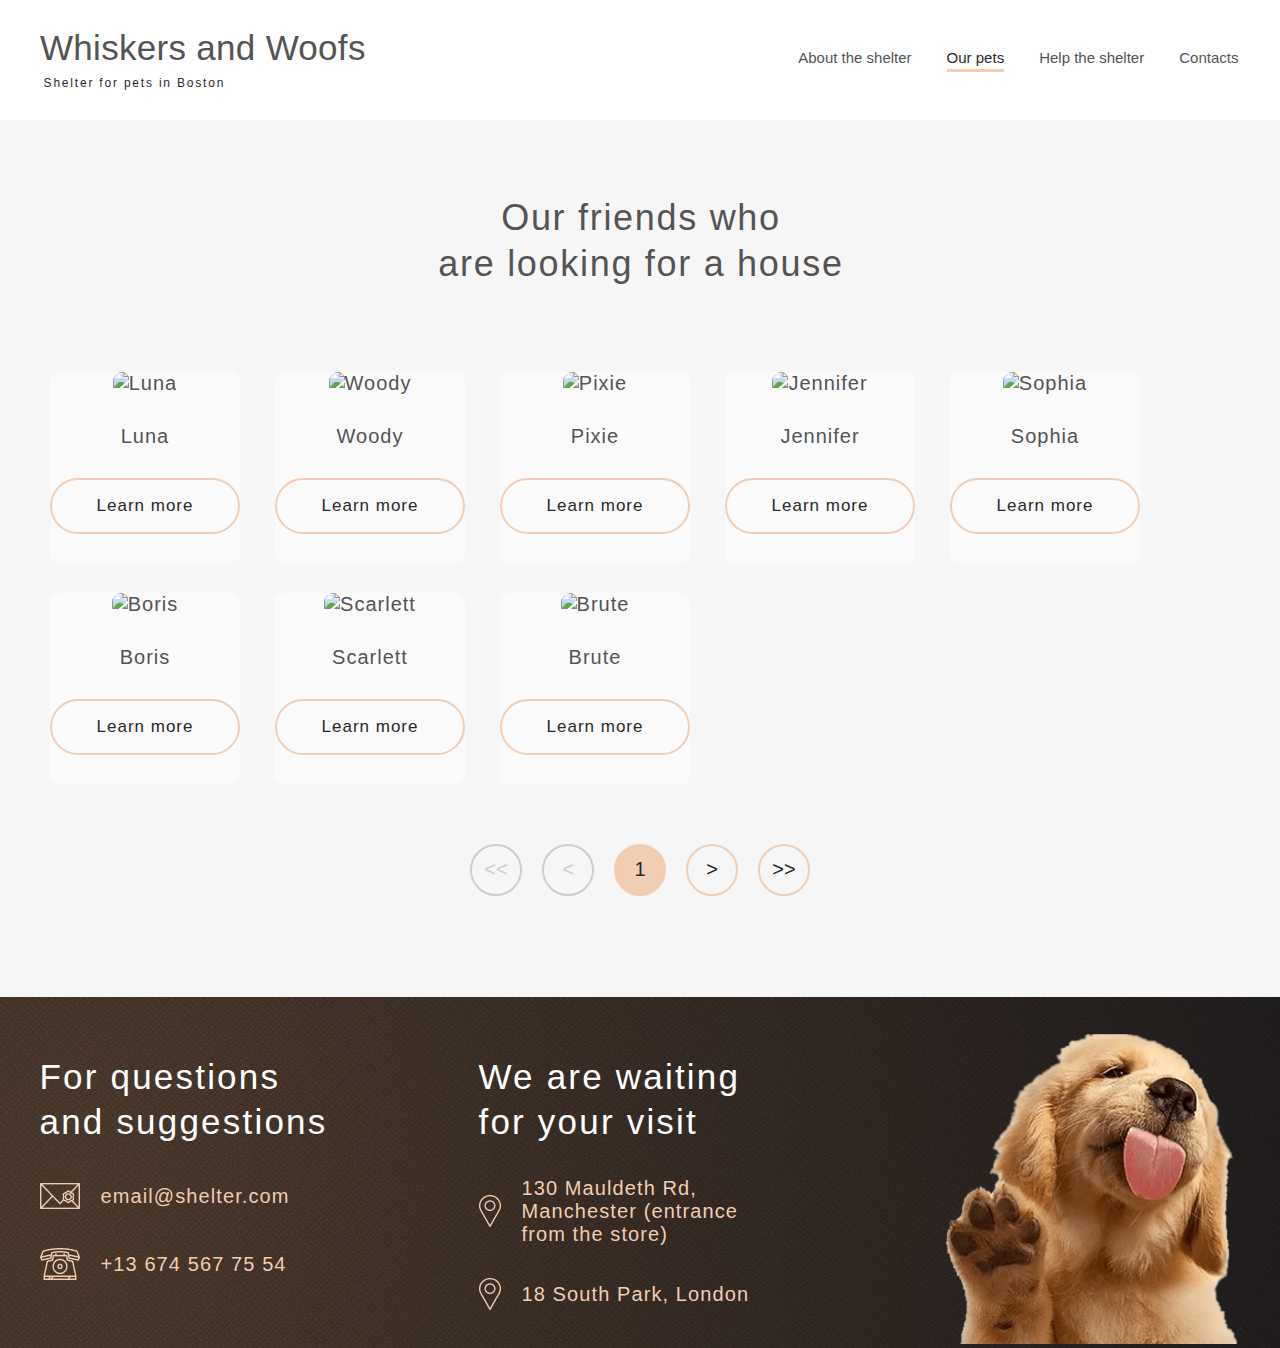
==== commit ec632dca: "refactor: change path" ====
--- a/html/index_pets.html
+++ b/html/index_pets.html
@@ -5,8 +5,8 @@
   <meta http-equiv="X-UA-Compatible" content="IE=edge">
   <meta name="viewport" content="width=device-width, initial-scale=1.0">
   <link rel="stylesheet" href="../css/style_pets.css">
-  <script src="./js/index_pet.js"></script>
-  <script src="./pets.json"></script>
+  <script src="../js/index_pet.js"></script>
+  <script src="../pets.json"></script>
   <title>Pets</title>
 </head>
 
@@ -15,7 +15,7 @@
       <div class="teni"></div>
       <div class="container">
           <div class="menu_pets">
-              <a href="./index.html">
+              <a href="../index.html">
               <div class="logo_pets">
                   <div class="logo_up_pets">Whiskers and Woofs</div>
                   <div class="logo_down_pets">Shelter for pets in Boston</div>
@@ -28,12 +28,12 @@
                </div>
               <nav class="nav_pets nav">
                   <ul class="nav-list_pets">
-                      <li class="nav-item_pets"><a href="./index.html" class="nav-link">About the shelter</a></li>
+                      <li class="nav-item_pets"><a href="../index.html" class="nav-link">About the shelter</a></li>
                       <li class="nav-item_pets active_nav_pets">
                           Our pets
                           <div class="border_nav_pets"></div>
                       </li>
-                      <li class="nav-item_pets"><a href="./index.html" class="nav-link">Help the shelter</a></li>
+                      <li class="nav-item_pets"><a href="../index.html" class="nav-link">Help the shelter</a></li>
                       <li class="nav-item_pets"><a href="#footer" class="nav-link">Contacts</a></li>
                   </ul>
               </nav>
@@ -93,25 +93,25 @@
               <div class="footer_text footer_text_left">
                   <h2>For questions and suggestions</h2>
                   <a href="mailto:email@shelter.com" class="footer_card">
-                      <img src="./img/icons/mail.png" alt="icon email">
+                      <img src="../img/icons/mail.png" alt="icon email">
                       email@shelter.com </a>
                   <a href="tel:+136745677554" class="footer_card footer_card_down footer_card_down_phone">
-                      <img src="./img/icons/phone.png" alt="icon phone">
+                      <img src="../img/icons/phone.png" alt="icon phone">
                       +13 674 567 75 54</a>
               </div>
 
               <div class="footer_text footer_text_right_pets">
                   <h2>We are waiting for your visit</h2>
                   <a href="https://www.google.com/maps/place/130+Mauldeth+Rd,+Manchester+M14+6SQ,+%D0%92%D0%B5%D0%BB%D0%B8%D0%BA%D0%BE%D0%B1%D1%80%D0%B8%D1%82%D0%B0%D0%BD%D0%B8%D1%8F/@53.4345612,-2.2130742,18.29z/data=!4m15!1m8!3m7!1s0x487a4d4c5226f5db:0xd9be143804fe6baa!2z0JzQsNC90YfQtdGB0YLQtdGALCDQktC10LvQuNC60L7QsdGA0LjRgtCw0L3QuNGP!3b1!8m2!3d53.4807593!4d-2.2426305!16zL20vMDUyYnc!3m5!1s0x487bb24a71474223:0xe7f079c4a4a2cc7d!8m2!3d53.4345813!4d-2.2128389!16s%2Fg%2F11bw3h6f99?entry=ttu" target="_blank" class="footer_card footer_card_map">
-                      <img src="./img/icons/pin.png" alt="icon map">
+                      <img src="../img/icons/pin.png" alt="icon map">
                       130 Mauldeth Rd, Manchester (entrance from the store)</a>
                   <a href="https://www.google.com/maps/place/%D0%9F%D0%B0%D1%80%D0%BA+%D0%AE%D0%B3/@51.4690816,-0.4993657,11z/data=!4m10!1m2!2m1!1s18+South+Park,+London!3m6!1s0x48760f79376fa0e3:0x202ac3af5c1ea4ec!8m2!3d51.4690816!4d-0.1944951!15sChUxOCBTb3V0aCBQYXJrLCBMb25kb26SAQRwYXJr4AEA!16s%2Fm%2F0cc6kk9?entry=ttu" target="_blank" class="footer_card footer_card_down  footer_card_map footer_card_map_down">
-                      <img src="./img/icons/pin.png" alt="icon map">
+                      <img src="../img/icons/pin.png" alt="icon map">
                       18 South Park, London </a>
               </div>
           
           <div class="footer_img">
-              <img src="./img/footer-puppy.png" class="footer_img_dog" alt="dog">
+              <img src="../img/footer-puppy.png" class="footer_img_dog" alt="dog">
           </div>
       </div>
   </footer>
